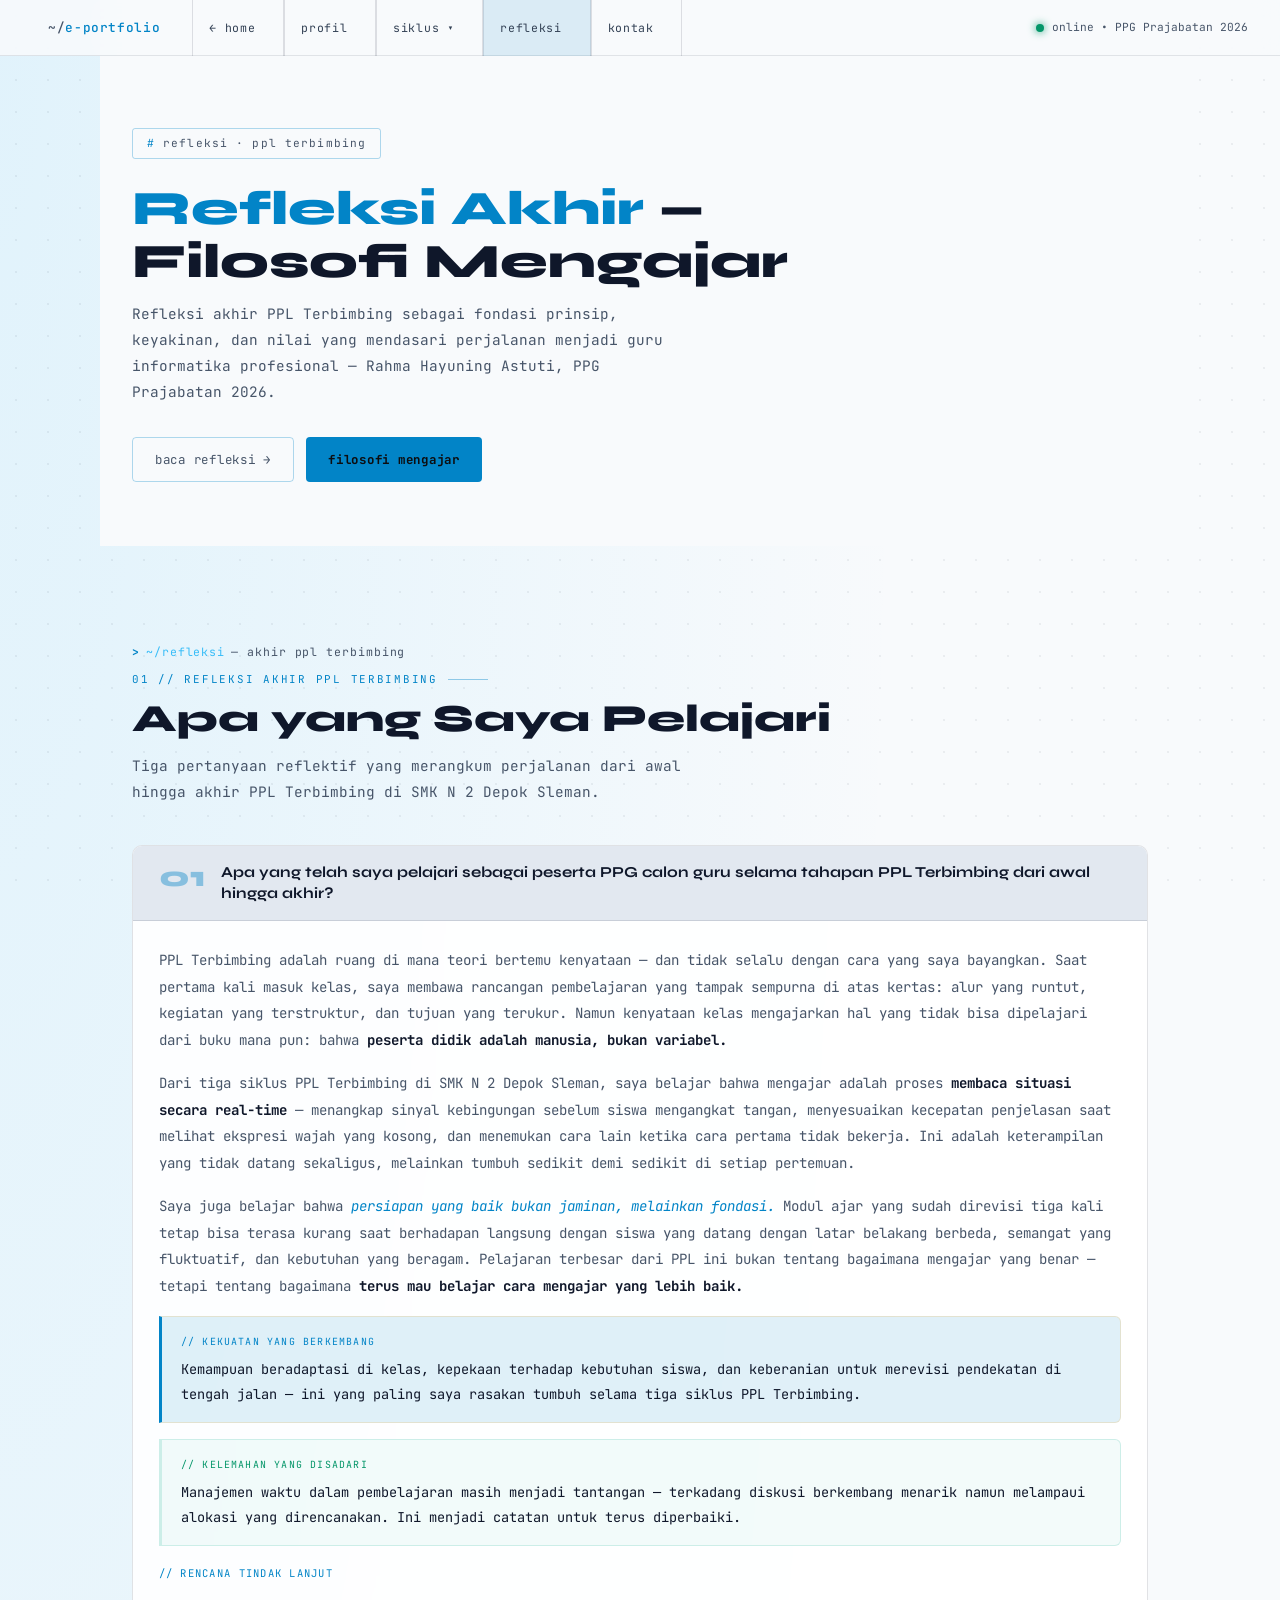
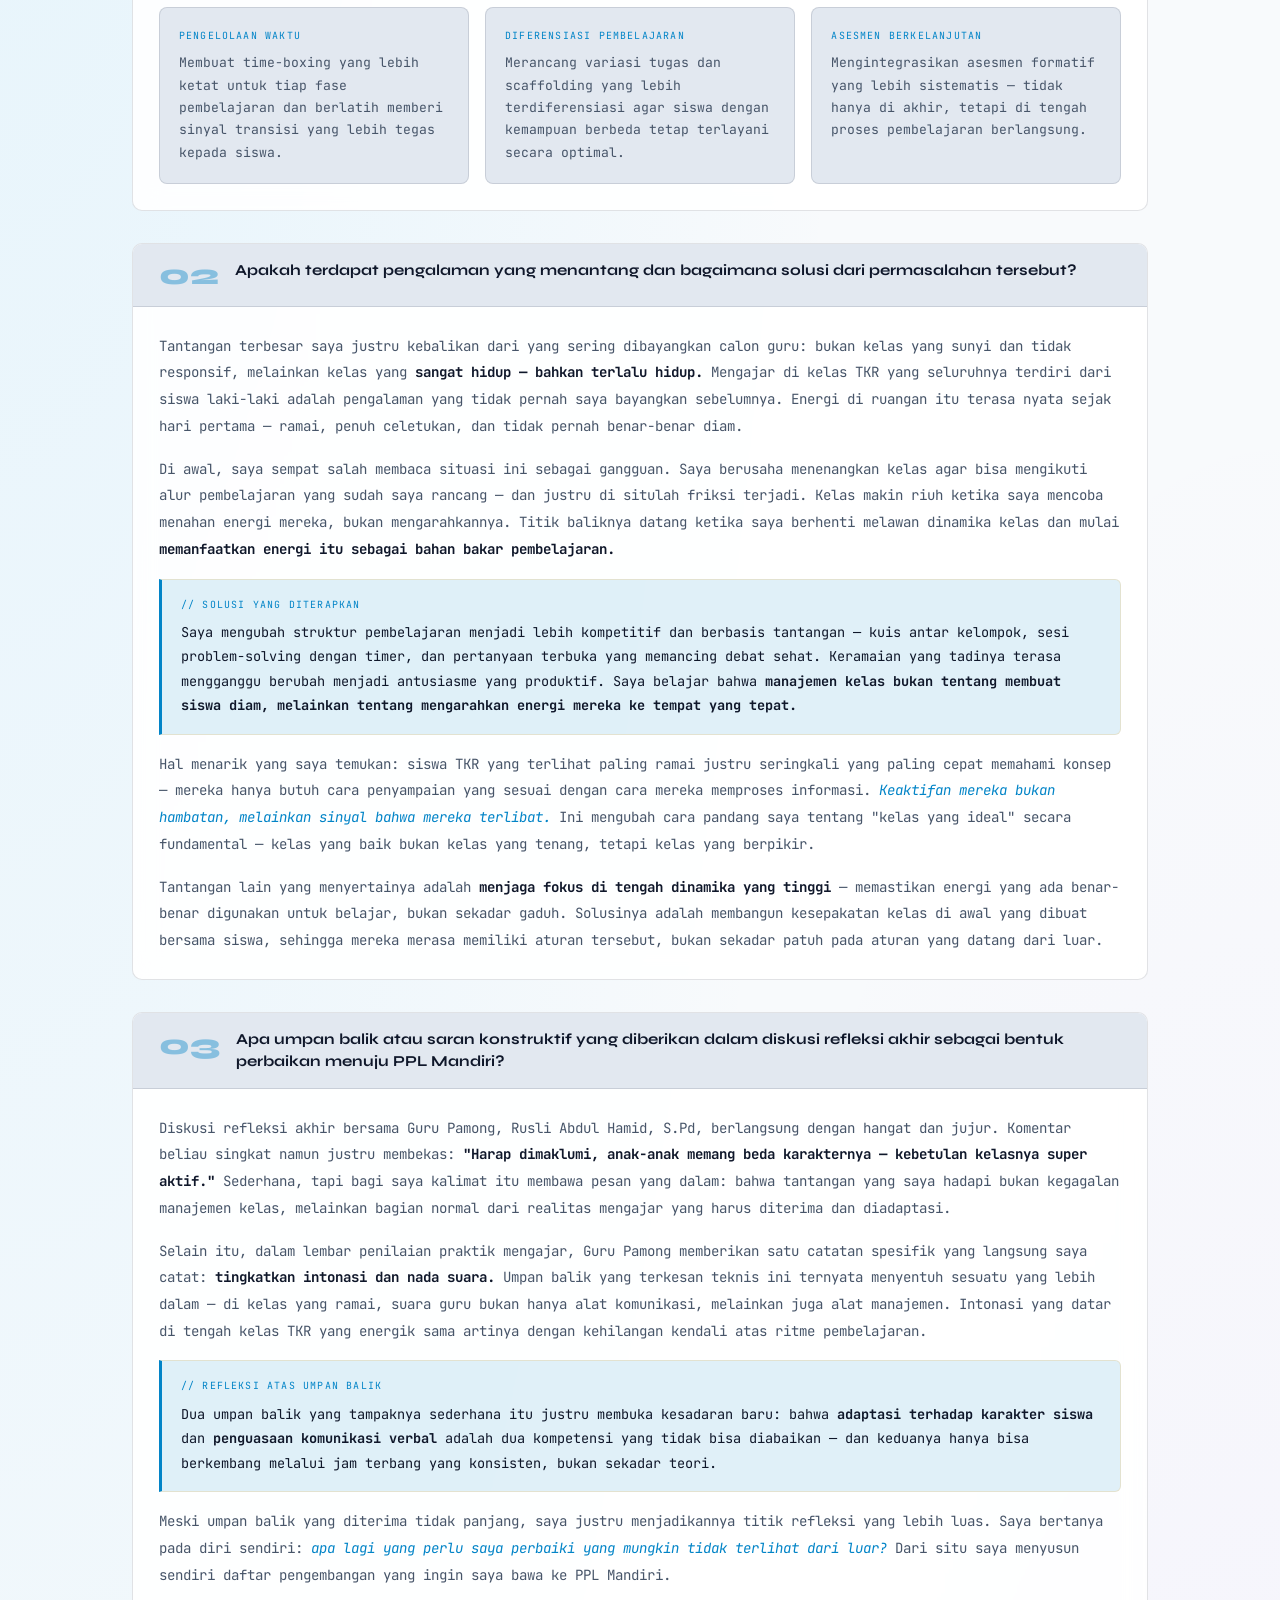
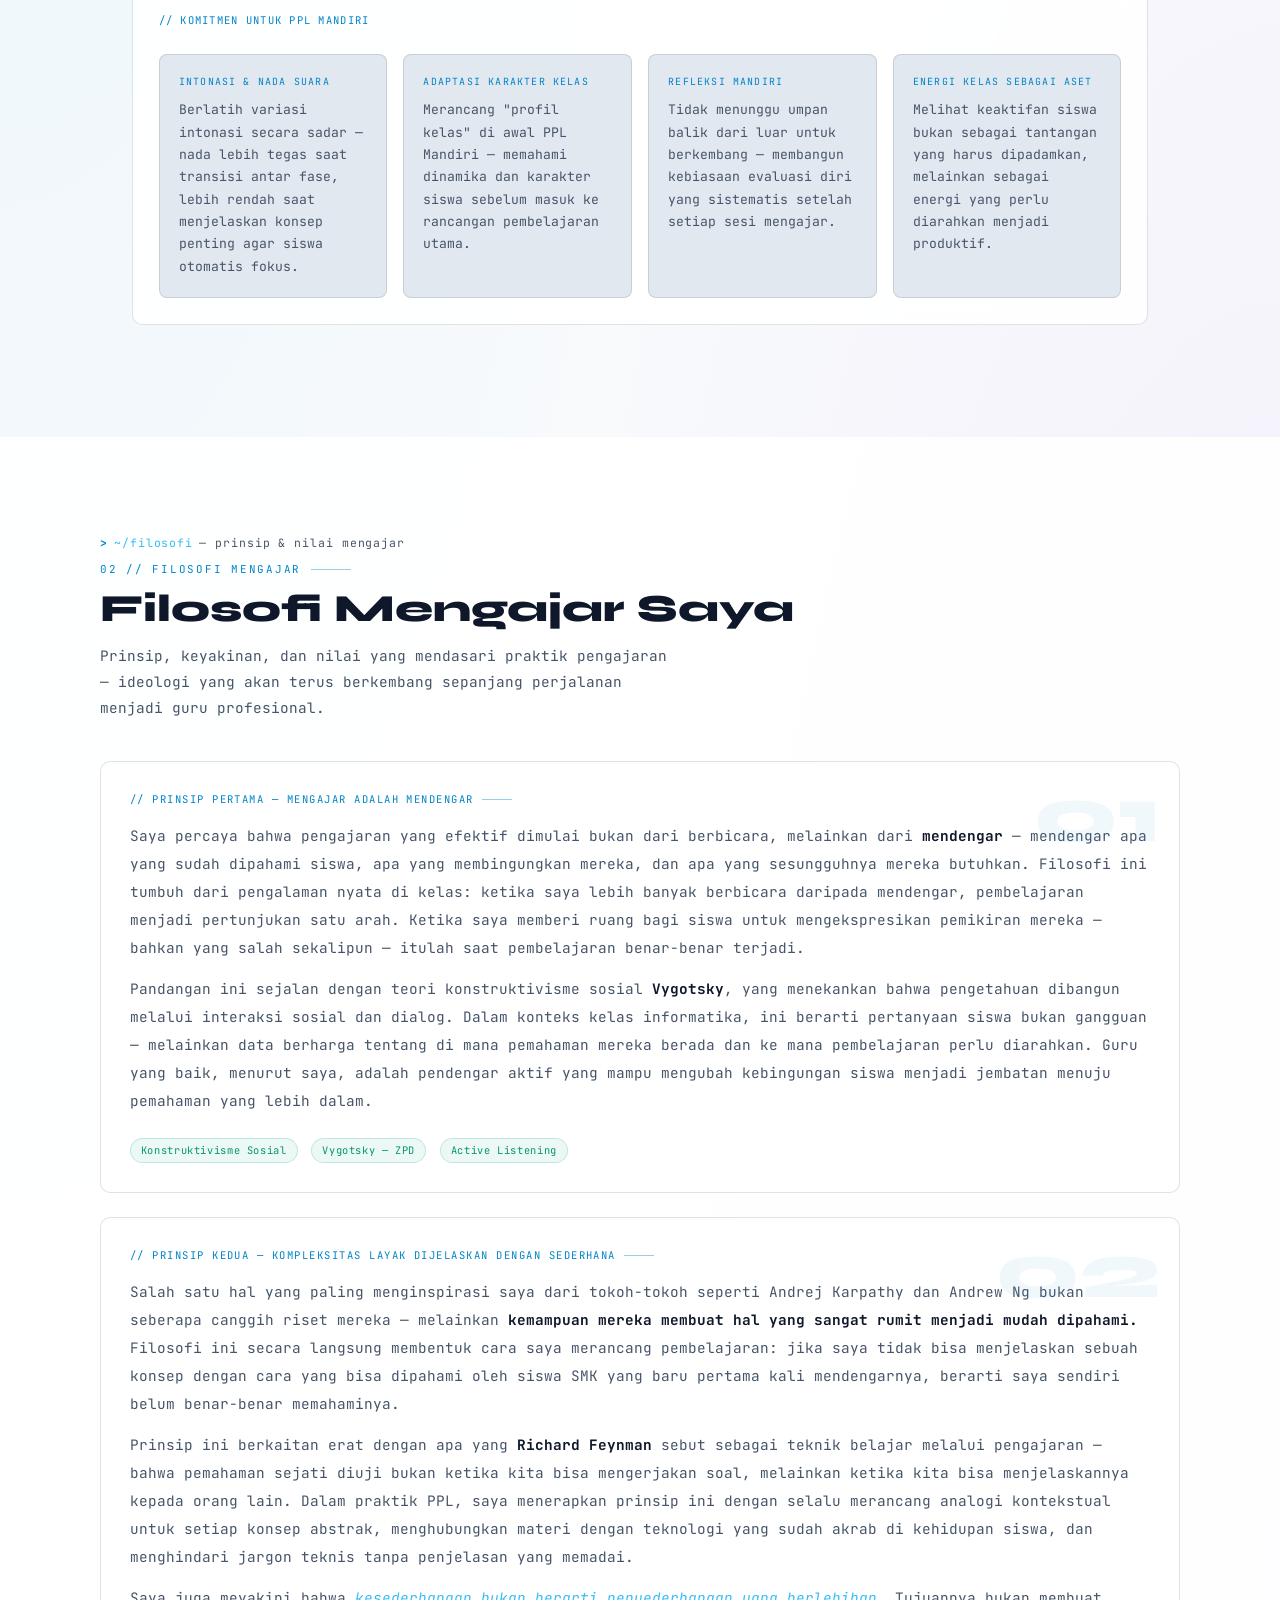
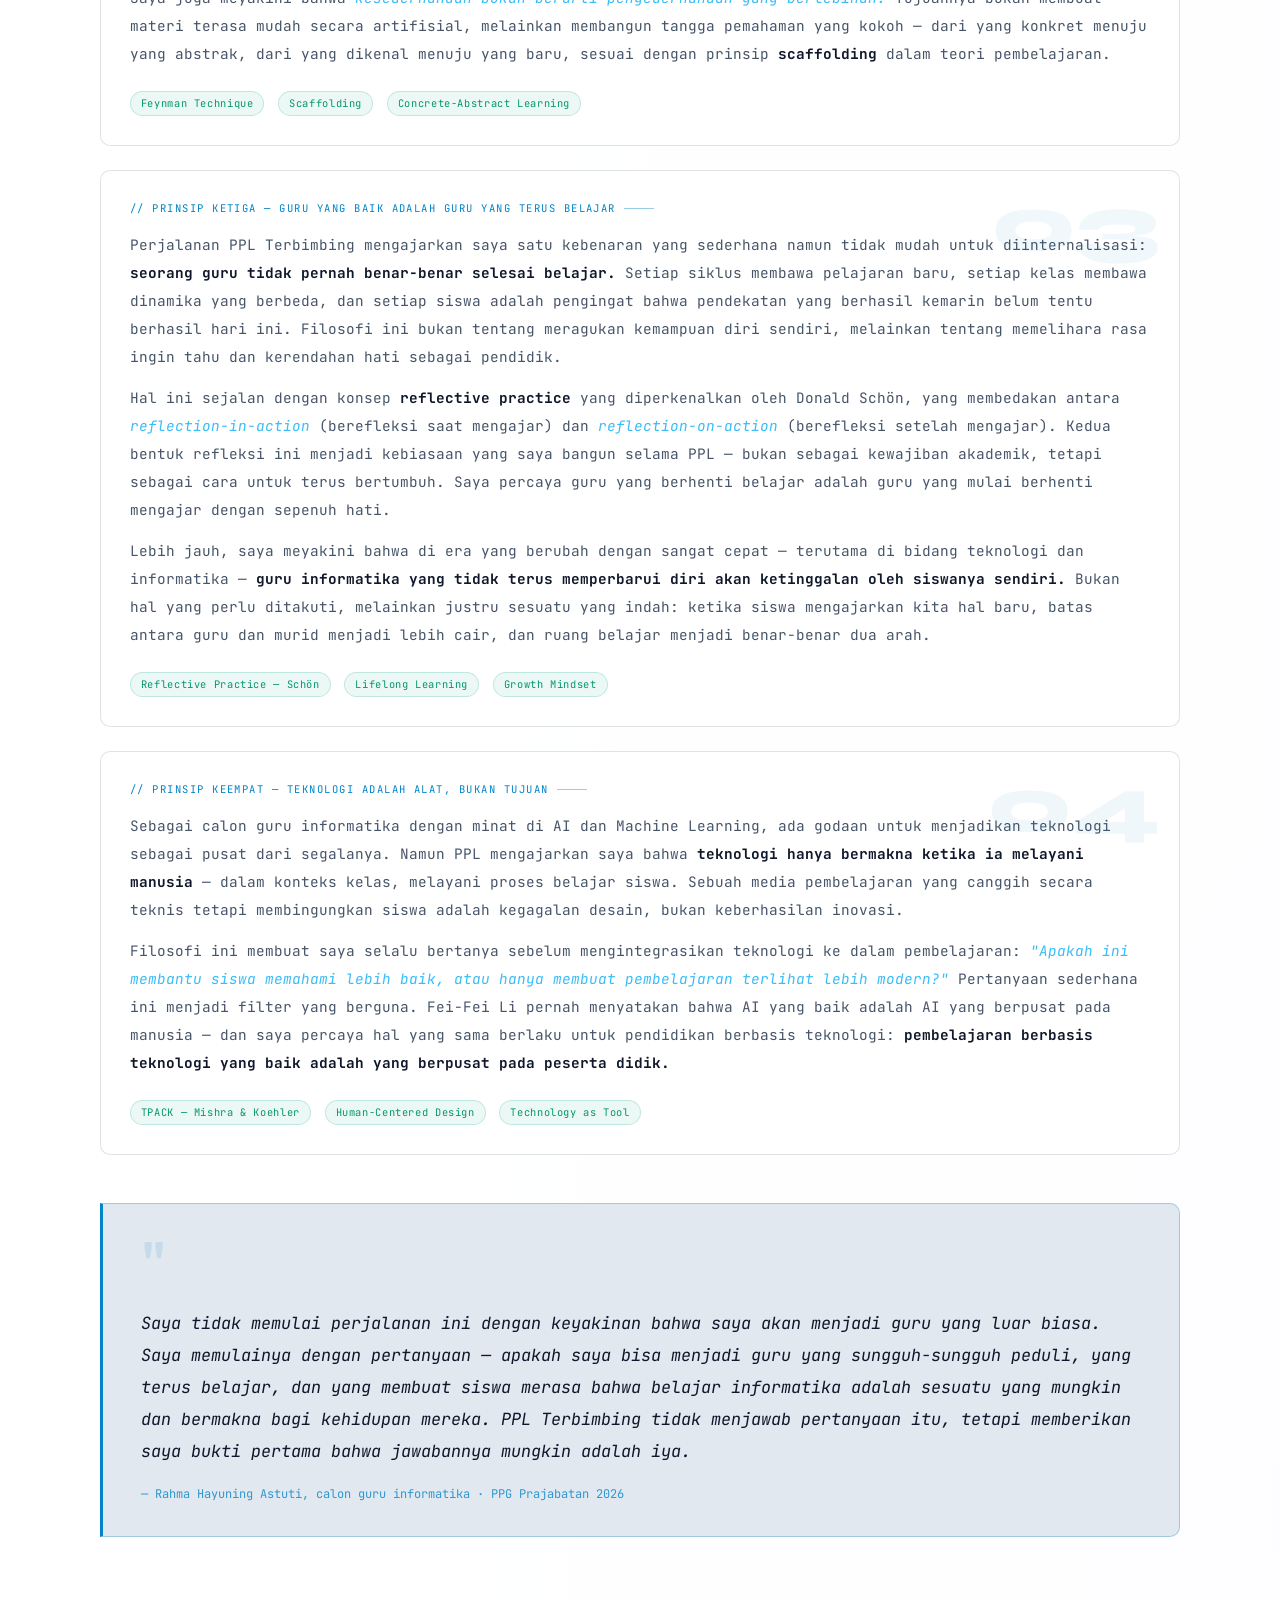
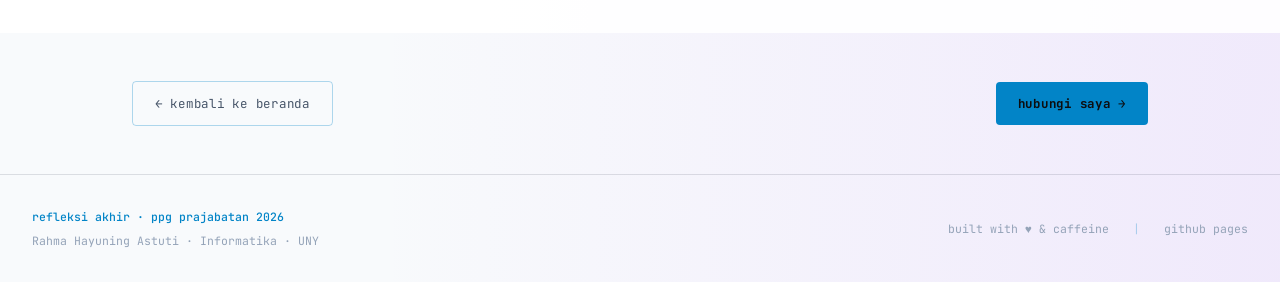
==== refleksi.html @ 168e17f9 "update sementara" ====
<!DOCTYPE html>
<html lang="id">
<head>
<meta charset="UTF-8">
<meta name="viewport" content="width=device-width, initial-scale=1.0">
<title>Refleksi Akhir</title>
<link rel="stylesheet" href="shared.css">
</head>
<body data-page="refleksi">
<div class="grid-bg"></div>

<nav>
  <div class="nav-logo">
    <span class="path">~/</span>e-portfolio
  </div>
<!-- 🔹 HAMBURGER -->
  <div class="menu-toggle" id="menu-toggle">☰</div>

  <ul class="nav-links">
    <li><a href="index.html">← home</a></li>
    <li><a href="index.html#profil">profil</a></li>

    <!-- DROPDOWN SIKLUS -->
    <li class="nav-dropdown" id="nav-dropdown-siklus">
      <span class="nav-dropdown-toggle">siklus ▾</span>
      <div class="nav-dropdown-menu">
        <a href="siklus1.html"><span class="dd-num">01</span> Siklus 1</a>
        <a href="siklus2.html"><span class="dd-num">02</span> Siklus 2</a>
        <a href="siklus3.html"><span class="dd-num">03</span> Siklus 3</a>
        <a href="siklus4.html"><span class="dd-num">04</span> Siklus 4</a>
      </div>
    </li>

    <li><a href="refleksi.html" class="active">refleksi</a></li>
    <li><a href="index.html#kontak">kontak</a></li>
  </ul>
  <div class="nav-status">
    <div class="status-dot"></div>
    <span class="status-full">online • PPG Prajabatan 2026</span>
    <span class="status-short">online</span>
  </div>
</nav>

<div class="page-wrap">

<!-- HERO -->
<div style="background:var(--bg);padding:8rem 2rem 4rem;max-width:1080px;margin:0 auto;">
  <div style="display:inline-flex;align-items:center;gap:8px;font-size:0.7rem;color:var(--muted);border:1px solid var(--border2);padding:5px 14px;border-radius:3px;margin-bottom:1.5rem;letter-spacing:0.1em;"><span style="color:var(--amber)">#</span>refleksi · ppl terbimbing</div>
  <h1 style="font-family:var(--sans);font-size:clamp(2rem,4vw,3rem);font-weight:800;line-height:1.1;margin-bottom:0.8rem;">
    <span style="color:var(--amber);">Refleksi Akhir</span> —<br> Filosofi Mengajar
  </h1>
  <p style="color:var(--muted);font-size:0.9rem;max-width:560px;line-height:1.8;margin-bottom:2rem;">
      Refleksi akhir PPL Terbimbing sebagai fondasi prinsip, keyakinan, dan nilai yang mendasari perjalanan menjadi guru informatika profesional — Rahma Hayuning Astuti, PPG Prajabatan 2026.
  </p>
  <div style="display:flex;gap:12px;flex-wrap:wrap;">
    <a href="#refleksi" class="btn-ghost">baca refleksi →</a>
    <a href="#filosofi" class="btn-primary">filosofi mengajar</a>
  </div>
</div>

<!-- ═══════════════════════════════════ REFLEKSI AKHIR PPL -->
<section id="refleksi" class="reveal">
  <div class="prompt"><span class="prompt-path">~/refleksi</span> — akhir ppl terbimbing</div>
  <div class="sec-label">01 // refleksi akhir ppl terbimbing</div>
  <h2>Apa yang Saya Pelajari</h2>
  <p class="lead">Tiga pertanyaan reflektif yang merangkum perjalanan dari awal hingga akhir PPL Terbimbing di SMK N 2 Depok Sleman.</p>

  <div class="refleksi-pertanyaan">

    <!-- PERTANYAAN 1 -->
    <div class="rp-card reveal">
      <div class="rp-card-header">
        <div class="rp-num">01</div>
        <div class="rp-question">Apa yang telah saya pelajari sebagai peserta PPG calon guru selama tahapan PPL Terbimbing dari awal hingga akhir?</div>
      </div>
      <div class="rp-card-body">
        <p>PPL Terbimbing adalah ruang di mana teori bertemu kenyataan — dan tidak selalu dengan cara yang saya bayangkan. Saat pertama kali masuk kelas, saya membawa rancangan pembelajaran yang tampak sempurna di atas kertas: alur yang runtut, kegiatan yang terstruktur, dan tujuan yang terukur. Namun kenyataan kelas mengajarkan hal yang tidak bisa dipelajari dari buku mana pun: bahwa <strong>peserta didik adalah manusia, bukan variabel.</strong></p>

        <p>Dari tiga siklus PPL Terbimbing di SMK N 2 Depok Sleman, saya belajar bahwa mengajar adalah proses <strong>membaca situasi secara real-time</strong> — menangkap sinyal kebingungan sebelum siswa mengangkat tangan, menyesuaikan kecepatan penjelasan saat melihat ekspresi wajah yang kosong, dan menemukan cara lain ketika cara pertama tidak bekerja. Ini adalah keterampilan yang tidak datang sekaligus, melainkan tumbuh sedikit demi sedikit di setiap pertemuan.</p>

        <p>Saya juga belajar bahwa <em>persiapan yang baik bukan jaminan, melainkan fondasi.</em> Modul ajar yang sudah direvisi tiga kali tetap bisa terasa kurang saat berhadapan langsung dengan siswa yang datang dengan latar belakang berbeda, semangat yang fluktuatif, dan kebutuhan yang beragam. Pelajaran terbesar dari PPL ini bukan tentang bagaimana mengajar yang benar — tetapi tentang bagaimana <strong>terus mau belajar cara mengajar yang lebih baik.</strong></p>

        <div class="rp-highlight">
          <div class="rp-highlight-label">// kekuatan yang berkembang</div>
          Kemampuan beradaptasi di kelas, kepekaan terhadap kebutuhan siswa, dan keberanian untuk merevisi pendekatan di tengah jalan — ini yang paling saya rasakan tumbuh selama tiga siklus PPL Terbimbing.
        </div>

        <div class="rp-highlight" style="border-left-color:var(--teal);background:rgba(58,184,160,0.06);border-color:rgba(58,184,160,0.2);">
          <div class="rp-highlight-label" style="color:var(--teal);">// kelemahan yang disadari</div>
          Manajemen waktu dalam pembelajaran masih menjadi tantangan — terkadang diskusi berkembang menarik namun melampaui alokasi yang direncanakan. Ini menjadi catatan untuk terus diperbaiki.
        </div>

        <div style="margin-top:1.2rem;">
          <div style="font-size:0.66rem;color:var(--amber);letter-spacing:0.12em;text-transform:uppercase;margin-bottom:0.8rem;">// rencana tindak lanjut</div>
          <div class="rtl-grid-r">
            <div class="rtl-card-r">
              <div class="rtl-card-label">Pengelolaan Waktu</div>
              <div class="rtl-card-text">Membuat time-boxing yang lebih ketat untuk tiap fase pembelajaran dan berlatih memberi sinyal transisi yang lebih tegas kepada siswa.</div>
            </div>
            <div class="rtl-card-r">
              <div class="rtl-card-label">Diferensiasi Pembelajaran</div>
              <div class="rtl-card-text">Merancang variasi tugas dan scaffolding yang lebih terdiferensiasi agar siswa dengan kemampuan berbeda tetap terlayani secara optimal.</div>
            </div>
            <div class="rtl-card-r">
              <div class="rtl-card-label">Asesmen Berkelanjutan</div>
              <div class="rtl-card-text">Mengintegrasikan asesmen formatif yang lebih sistematis — tidak hanya di akhir, tetapi di tengah proses pembelajaran berlangsung.</div>
            </div>
          </div>
        </div>
      </div>
    </div>

    <!-- PERTANYAAN 2 -->
    <div class="rp-card reveal">
      <div class="rp-card-header">
        <div class="rp-num">02</div>
        <div class="rp-question">Apakah terdapat pengalaman yang menantang dan bagaimana solusi dari permasalahan tersebut?</div>
      </div>
      <div class="rp-card-body">
        <p>Tantangan terbesar saya justru kebalikan dari yang sering dibayangkan calon guru: bukan kelas yang sunyi dan tidak responsif, melainkan kelas yang <strong>sangat hidup — bahkan terlalu hidup.</strong> Mengajar di kelas TKR yang seluruhnya terdiri dari siswa laki-laki adalah pengalaman yang tidak pernah saya bayangkan sebelumnya. Energi di ruangan itu terasa nyata sejak hari pertama — ramai, penuh celetukan, dan tidak pernah benar-benar diam.</p>

        <p>Di awal, saya sempat salah membaca situasi ini sebagai gangguan. Saya berusaha menenangkan kelas agar bisa mengikuti alur pembelajaran yang sudah saya rancang — dan justru di situlah friksi terjadi. Kelas makin riuh ketika saya mencoba menahan energi mereka, bukan mengarahkannya. Titik baliknya datang ketika saya berhenti melawan dinamika kelas dan mulai <strong>memanfaatkan energi itu sebagai bahan bakar pembelajaran.</strong></p>

        <div class="rp-highlight">
          <div class="rp-highlight-label">// solusi yang diterapkan</div>
          Saya mengubah struktur pembelajaran menjadi lebih kompetitif dan berbasis tantangan — kuis antar kelompok, sesi problem-solving dengan timer, dan pertanyaan terbuka yang memancing debat sehat. Keramaian yang tadinya terasa mengganggu berubah menjadi antusiasme yang produktif. Saya belajar bahwa <strong>manajemen kelas bukan tentang membuat siswa diam, melainkan tentang mengarahkan energi mereka ke tempat yang tepat.</strong>
        </div>

        <p>Hal menarik yang saya temukan: siswa TKR yang terlihat paling ramai justru seringkali yang paling cepat memahami konsep — mereka hanya butuh cara penyampaian yang sesuai dengan cara mereka memproses informasi. <em>Keaktifan mereka bukan hambatan, melainkan sinyal bahwa mereka terlibat.</em> Ini mengubah cara pandang saya tentang "kelas yang ideal" secara fundamental — kelas yang baik bukan kelas yang tenang, tetapi kelas yang berpikir.</p>

        <p>Tantangan lain yang menyertainya adalah <strong>menjaga fokus di tengah dinamika yang tinggi</strong> — memastikan energi yang ada benar-benar digunakan untuk belajar, bukan sekadar gaduh. Solusinya adalah membangun kesepakatan kelas di awal yang dibuat bersama siswa, sehingga mereka merasa memiliki aturan tersebut, bukan sekadar patuh pada aturan yang datang dari luar.</p>
      </div>
    </div>

    <!-- PERTANYAAN 3 -->
    <div class="rp-card reveal">
      <div class="rp-card-header">
        <div class="rp-num">03</div>
        <div class="rp-question">Apa umpan balik atau saran konstruktif yang diberikan dalam diskusi refleksi akhir sebagai bentuk perbaikan menuju PPL Mandiri?</div>
      </div>
      <div class="rp-card-body">
        <p>Diskusi refleksi akhir bersama Guru Pamong, Rusli Abdul Hamid, S.Pd, berlangsung dengan hangat dan jujur. Komentar beliau singkat namun justru membekas: <strong>"Harap dimaklumi, anak-anak memang beda karakternya — kebetulan kelasnya super aktif."</strong> Sederhana, tapi bagi saya kalimat itu membawa pesan yang dalam: bahwa tantangan yang saya hadapi bukan kegagalan manajemen kelas, melainkan bagian normal dari realitas mengajar yang harus diterima dan diadaptasi.</p>

        <p>Selain itu, dalam lembar penilaian praktik mengajar, Guru Pamong memberikan satu catatan spesifik yang langsung saya catat: <strong>tingkatkan intonasi dan nada suara.</strong> Umpan balik yang terkesan teknis ini ternyata menyentuh sesuatu yang lebih dalam — di kelas yang ramai, suara guru bukan hanya alat komunikasi, melainkan juga alat manajemen. Intonasi yang datar di tengah kelas TKR yang energik sama artinya dengan kehilangan kendali atas ritme pembelajaran.</p>

        <div class="rp-highlight">
          <div class="rp-highlight-label">// refleksi atas umpan balik</div>
          Dua umpan balik yang tampaknya sederhana itu justru membuka kesadaran baru: bahwa <strong>adaptasi terhadap karakter siswa</strong> dan <strong>penguasaan komunikasi verbal</strong> adalah dua kompetensi yang tidak bisa diabaikan — dan keduanya hanya bisa berkembang melalui jam terbang yang konsisten, bukan sekadar teori.
        </div>

        <p>Meski umpan balik yang diterima tidak panjang, saya justru menjadikannya titik refleksi yang lebih luas. Saya bertanya pada diri sendiri: <em>apa lagi yang perlu saya perbaiki yang mungkin tidak terlihat dari luar?</em> Dari situ saya menyusun sendiri daftar pengembangan yang ingin saya bawa ke PPL Mandiri.</p>

        <div style="margin-top:1.5rem;">
          <div style="font-size:0.66rem;color:var(--amber);letter-spacing:0.12em;text-transform:uppercase;margin-bottom:0.8rem;">// komitmen untuk ppl mandiri</div>
          <div class="rtl-grid-r">
            <div class="rtl-card-r">
              <div class="rtl-card-label">Intonasi &amp; Nada Suara</div>
              <div class="rtl-card-text">Berlatih variasi intonasi secara sadar — nada lebih tegas saat transisi antar fase, lebih rendah saat menjelaskan konsep penting agar siswa otomatis fokus.</div>
            </div>
            <div class="rtl-card-r">
              <div class="rtl-card-label">Adaptasi Karakter Kelas</div>
              <div class="rtl-card-text">Merancang "profil kelas" di awal PPL Mandiri — memahami dinamika dan karakter siswa sebelum masuk ke rancangan pembelajaran utama.</div>
            </div>
            <div class="rtl-card-r">
              <div class="rtl-card-label">Refleksi Mandiri</div>
              <div class="rtl-card-text">Tidak menunggu umpan balik dari luar untuk berkembang — membangun kebiasaan evaluasi diri yang sistematis setelah setiap sesi mengajar.</div>
            </div>
            <div class="rtl-card-r">
              <div class="rtl-card-label">Energi Kelas sebagai Aset</div>
              <div class="rtl-card-text">Melihat keaktifan siswa bukan sebagai tantangan yang harus dipadamkan, melainkan sebagai energi yang perlu diarahkan menjadi produktif.</div>
            </div>
          </div>
        </div>
      </div>
    </div>

  </div>
</section>

<!-- ═══════════════════════════════════ FILOSOFI MENGAJAR -->
<section id="filosofi" class="reveal" style="background:var(--bg2);max-width:100%;padding:6rem 2rem;">
  <div style="max-width:1080px;margin:0 auto;">
    <div class="prompt"><span class="prompt-path">~/filosofi</span> — prinsip &amp; nilai mengajar</div>
    <div class="sec-label">02 // filosofi mengajar</div>
    <h2>Filosofi Mengajar Saya</h2>
    <p class="lead">Prinsip, keyakinan, dan nilai yang mendasari praktik pengajaran — ideologi yang akan terus berkembang sepanjang perjalanan menjadi guru profesional.</p>

    <div class="filosofi-block">

      <div class="filosofi-para reveal" data-num="01">
        <div class="filosofi-label">// prinsip pertama — mengajar adalah mendengar</div>
        <p>Saya percaya bahwa pengajaran yang efektif dimulai bukan dari berbicara, melainkan dari <strong>mendengar</strong> — mendengar apa yang sudah dipahami siswa, apa yang membingungkan mereka, dan apa yang sesungguhnya mereka butuhkan. Filosofi ini tumbuh dari pengalaman nyata di kelas: ketika saya lebih banyak berbicara daripada mendengar, pembelajaran menjadi pertunjukan satu arah. Ketika saya memberi ruang bagi siswa untuk mengekspresikan pemikiran mereka — bahkan yang salah sekalipun — itulah saat pembelajaran benar-benar terjadi.</p>
        <p>Pandangan ini sejalan dengan teori konstruktivisme sosial <strong>Vygotsky</strong>, yang menekankan bahwa pengetahuan dibangun melalui interaksi sosial dan dialog. Dalam konteks kelas informatika, ini berarti pertanyaan siswa bukan gangguan — melainkan data berharga tentang di mana pemahaman mereka berada dan ke mana pembelajaran perlu diarahkan. Guru yang baik, menurut saya, adalah pendengar aktif yang mampu mengubah kebingungan siswa menjadi jembatan menuju pemahaman yang lebih dalam.</p>
        <div>
          <span class="teori-tag">Konstruktivisme Sosial</span>
          <span class="teori-tag">Vygotsky — ZPD</span>
          <span class="teori-tag">Active Listening</span>
        </div>
      </div>

      <div class="filosofi-para reveal" data-num="02">
        <div class="filosofi-label">// prinsip kedua — kompleksitas layak dijelaskan dengan sederhana</div>
        <p>Salah satu hal yang paling menginspirasi saya dari tokoh-tokoh seperti Andrej Karpathy dan Andrew Ng bukan seberapa canggih riset mereka — melainkan <strong>kemampuan mereka membuat hal yang sangat rumit menjadi mudah dipahami.</strong> Filosofi ini secara langsung membentuk cara saya merancang pembelajaran: jika saya tidak bisa menjelaskan sebuah konsep dengan cara yang bisa dipahami oleh siswa SMK yang baru pertama kali mendengarnya, berarti saya sendiri belum benar-benar memahaminya.</p>
        <p>Prinsip ini berkaitan erat dengan apa yang <strong>Richard Feynman</strong> sebut sebagai teknik belajar melalui pengajaran — bahwa pemahaman sejati diuji bukan ketika kita bisa mengerjakan soal, melainkan ketika kita bisa menjelaskannya kepada orang lain. Dalam praktik PPL, saya menerapkan prinsip ini dengan selalu merancang analogi kontekstual untuk setiap konsep abstrak, menghubungkan materi dengan teknologi yang sudah akrab di kehidupan siswa, dan menghindari jargon teknis tanpa penjelasan yang memadai.</p>
        <p>Saya juga meyakini bahwa <em>kesederhanaan bukan berarti penyederhanaan yang berlebihan.</em> Tujuannya bukan membuat materi terasa mudah secara artifisial, melainkan membangun tangga pemahaman yang kokoh — dari yang konkret menuju yang abstrak, dari yang dikenal menuju yang baru, sesuai dengan prinsip <strong>scaffolding</strong> dalam teori pembelajaran.</p>
        <div>
          <span class="teori-tag">Feynman Technique</span>
          <span class="teori-tag">Scaffolding</span>
          <span class="teori-tag">Concrete-Abstract Learning</span>
        </div>
      </div>

      <div class="filosofi-para reveal" data-num="03">
        <div class="filosofi-label">// prinsip ketiga — guru yang baik adalah guru yang terus belajar</div>
        <p>Perjalanan PPL Terbimbing mengajarkan saya satu kebenaran yang sederhana namun tidak mudah untuk diinternalisasi: <strong>seorang guru tidak pernah benar-benar selesai belajar.</strong> Setiap siklus membawa pelajaran baru, setiap kelas membawa dinamika yang berbeda, dan setiap siswa adalah pengingat bahwa pendekatan yang berhasil kemarin belum tentu berhasil hari ini. Filosofi ini bukan tentang meragukan kemampuan diri sendiri, melainkan tentang memelihara rasa ingin tahu dan kerendahan hati sebagai pendidik.</p>
        <p>Hal ini sejalan dengan konsep <strong>reflective practice</strong> yang diperkenalkan oleh Donald Schön, yang membedakan antara <em>reflection-in-action</em> (berefleksi saat mengajar) dan <em>reflection-on-action</em> (berefleksi setelah mengajar). Kedua bentuk refleksi ini menjadi kebiasaan yang saya bangun selama PPL — bukan sebagai kewajiban akademik, tetapi sebagai cara untuk terus bertumbuh. Saya percaya guru yang berhenti belajar adalah guru yang mulai berhenti mengajar dengan sepenuh hati.</p>
        <p>Lebih jauh, saya meyakini bahwa di era yang berubah dengan sangat cepat — terutama di bidang teknologi dan informatika — <strong>guru informatika yang tidak terus memperbarui diri akan ketinggalan oleh siswanya sendiri.</strong> Bukan hal yang perlu ditakuti, melainkan justru sesuatu yang indah: ketika siswa mengajarkan kita hal baru, batas antara guru dan murid menjadi lebih cair, dan ruang belajar menjadi benar-benar dua arah.</p>
        <div>
          <span class="teori-tag">Reflective Practice — Schön</span>
          <span class="teori-tag">Lifelong Learning</span>
          <span class="teori-tag">Growth Mindset</span>
        </div>
      </div>

      <div class="filosofi-para reveal" data-num="04">
        <div class="filosofi-label">// prinsip keempat — teknologi adalah alat, bukan tujuan</div>
        <p>Sebagai calon guru informatika dengan minat di AI dan Machine Learning, ada godaan untuk menjadikan teknologi sebagai pusat dari segalanya. Namun PPL mengajarkan saya bahwa <strong>teknologi hanya bermakna ketika ia melayani manusia</strong> — dalam konteks kelas, melayani proses belajar siswa. Sebuah media pembelajaran yang canggih secara teknis tetapi membingungkan siswa adalah kegagalan desain, bukan keberhasilan inovasi.</p>
        <p>Filosofi ini membuat saya selalu bertanya sebelum mengintegrasikan teknologi ke dalam pembelajaran: <em>"Apakah ini membantu siswa memahami lebih baik, atau hanya membuat pembelajaran terlihat lebih modern?"</em> Pertanyaan sederhana ini menjadi filter yang berguna. Fei-Fei Li pernah menyatakan bahwa AI yang baik adalah AI yang berpusat pada manusia — dan saya percaya hal yang sama berlaku untuk pendidikan berbasis teknologi: <strong>pembelajaran berbasis teknologi yang baik adalah yang berpusat pada peserta didik.</strong></p>
        <div>
          <span class="teori-tag">TPACK — Mishra &amp; Koehler</span>
          <span class="teori-tag">Human-Centered Design</span>
          <span class="teori-tag">Technology as Tool</span>
        </div>
      </div>

    </div>

    <!-- PENUTUP -->
    <div class="penutup-quote reveal" style="margin-top:3rem;">
      <div class="pq-mark">"</div>
      <div class="pq-text">Saya tidak memulai perjalanan ini dengan keyakinan bahwa saya akan menjadi guru yang luar biasa. Saya memulainya dengan pertanyaan — apakah saya bisa menjadi guru yang sungguh-sungguh peduli, yang terus belajar, dan yang membuat siswa merasa bahwa belajar informatika adalah sesuatu yang mungkin dan bermakna bagi kehidupan mereka. PPL Terbimbing tidak menjawab pertanyaan itu, tetapi memberikan saya bukti pertama bahwa jawabannya mungkin adalah iya.</div>
      <div class="pq-src">— Rahma Hayuning Astuti, calon guru informatika · PPG Prajabatan 2026</div>
    </div>

  </div>
</section>

<!-- NAVIGASI BAWAH -->
<section style="padding:3rem 2rem;">
  <div style="display:flex;justify-content:space-between;align-items:center;flex-wrap:wrap;gap:1rem;">
    <a href="index.html" class="btn-ghost">← kembali ke beranda</a>
    <a href="index.html#kontak" class="btn-primary">hubungi saya →</a>
  </div>
</section>

<footer>
  <div>
    <div class="footer-logo">refleksi akhir · ppg prajabatan 2026</div>
    <div style="margin-top:4px;">Rahma Hayuning Astuti · Informatika · UNY</div>
  </div>
  <div class="footer-r">
    <span>built with ♥ &amp; caffeine</span>
    <span style="color:var(--border2);">|</span>
    <span>github pages</span>
  </div>
</footer>

</div>
<script src="shared.js"></script>
</body>
</html>
---- shared.css ----
@import url('https://fonts.googleapis.com/css2?family=JetBrains+Mono:ital,wght@0,300;0,400;0,500;0,700;1,400&family=Syne:wght@400;600;700;800&display=swap');

:root {
  --bg:       #0b0f17; /* Slate gelap modern */
  --bg2:      rgba(15, 23, 42, 0.75); /* Semi transparan untuk glassmorphism */
  --bg3:      #121927;
  --border:   rgba(255, 255, 255, 0.08);
  --border2:  rgba(56, 189, 248, 0.2); /* Accent border glowing */
  --text:     #e2e8f0;
  --muted:    #94a3b8;
  --muted2:   #64748b;

  /* Accent colors*/
  --amber:    #38bdf8; /* Cyan terang untuk nuansa tech */
  --amber-d:  #0284c7;
  --amber-l:  #7dd3fc;
  --amber-dim:rgba(56, 189, 248, 0.1);
  --amber-mid:#e8a83030;
  --teal:     #3ab8a0;
  --mono: 'JetBrains Mono', monospace;
  --sans: 'Syne', sans-serif;
}

*, *::before, *::after { box-sizing: border-box; margin: 0; padding: 0; }
html { scroll-behavior: smooth; }

body {
  font-family: var(--mono);
  background-color: var(--bg);
  /* Mesh radial gradient di pojok atas */
  background-image:
    radial-gradient(at 0% 0%, rgba(56, 189, 248, 0.12) 0px, transparent 50%),
    radial-gradient(at 100% 100%, rgba(168, 85, 247, 0.1) 0px, transparent 50%);
  color: var(--text);
  color: var(--text);
  font-size: 15px;
  line-height: 1.7;
  overflow-x: hidden;
}

/* SCANLINE OVERLAY */
body::before {
  content: '';
  position: fixed; inset: 0; z-index: 9999;
  pointer-events: none;
  background: repeating-linear-gradient(
    0deg,
    transparent,
    transparent 2px,
    rgba(0,0,0,0.03) 2px,
    rgba(0,0,0,0.03) 4px
  );
}

/* GRID BG */
.grid-bg {
  position: fixed; inset: 0; z-index: 0; pointer-events: none;
  background-image: radial-gradient(rgba(255, 255, 255, 0.1) 1px, transparent 1px);
  background-size: 24px 24px;
}

/* NAV */
nav {
  position: fixed; top: 0; left: 0; right: 0; z-index: 100;
  background: rgba(13,13,15,0.92);
  backdrop-filter: blur(12px);
  border-bottom: 1px solid var(--border);
  height: 56px;
  display: flex; align-items: center;
  padding: 0 2rem;
  gap: 2rem;
}
.nav-logo {
  font-family: var(--mono);
  font-size: 0.8rem; font-weight: 500;
  color: var(--amber);
  letter-spacing: 0.05em;
  white-space: nowrap;
  flex-shrink: 0;
  margin-left: 1rem;
}
.nav-logo span { color: var(--muted); }
.nav-links {
  display: flex; gap: 0; list-style: none;
 overflow: visible; scrollbar-width: none;
  flex: 1;
}
.nav-links::-webkit-scrollbar { display: none; }
.nav-links a {
  text-decoration: none; color: var(--muted);
  font-size: 0.72rem; font-weight: 400;
  padding: 0 1rem; height: 56px;
  display: flex; align-items: center;
  border-right: 1px solid var(--border);
  transition: color 0.15s; background: 0.15s;
  white-space: nowrap;
  letter-spacing: 0.06em;
}
.nav-links a.active {
  color: var(--amber);
  background: var(--amber-dim);
}
.nav-links a:first-child { border-left: 1px solid var(--border); }
.nav-links a:hover { color: var(--amber); background: var(--amber-dim); }
.nav-status {
  margin-left: auto; flex-shrink: 0;
  display: flex; align-items: center; gap: 8px;
  font-size: 0.7rem; color: var(--muted);
}
/* 🔹 TERMINAL CURSOR EFFECT */
.nav-links a::after {
  content: "_";
  opacity: 0;
  margin-left: 4px;
}

.nav-links a:hover::after {
  opacity: 1;
  animation: blink 1s infinite;
}
.nav-status {
  margin-left: 1rem;
}
.status-dot {
  width: 8px;
  height: 8px;
  border-radius: 50%;
  background: var(--teal);
  box-shadow: 0 0 8px var(--teal);
  animation: pulse-glow 2s infinite ease-in-out;
}
.status-short { display: none; }
@keyframes pulse-glow {
  0% { transform: scale(0.95); box-shadow: 0 0 0 0 rgba(16, 185, 129, 0.7); }
  70% { transform: scale(1.1); box-shadow: 0 0 0 8px rgba(16, 185, 129, 0); }
  100% { transform: scale(0.95); box-shadow: 0 0 0 0 rgba(16, 185, 129, 0); }
}
.menu-toggle {
  display: none;
  font-size: 1.4rem;
  color: var(--amber);
  cursor: pointer;
  margin-left: auto;
}

/* DROPDOWN */
.nav-dropdown {
  position: relative;
}
.nav-dropdown-toggle {
  text-decoration: none; color: var(--muted);
  font-size: 0.72rem; font-weight: 400;
  padding: 0 1rem; height: 56px;
  display: flex; align-items: center; gap: 5px;
  border-right: 1px solid var(--border);
  border-left: 1px solid var(--border);
  transition: color 0.15s, background 0.15s;
  white-space: nowrap; letter-spacing: 0.06em;
  cursor: pointer;
}
.nav-dropdown-toggle::after {
  content: '_';
  opacity: 0;
  font-size: 0.6rem;
  transition: opacity 0.15s;
}
.nav-dropdown:hover .nav-dropdown-menu { display:block; }
.nav-dropdown-toggle.active {
  color: var(--amber);
  background: var(--amber-dim);
}
.nav-dropdown:hover .nav-dropdown-toggle::after {
  opacity: 1;
  animation: blink 1s infinite;
}
.nav-dropdown.mobile-open .nav-dropdown-menu {
  display: block;
}
.nav-dropdown-menu {
  display: none;
  position: absolute;
  top: 56px; left: 0;
  min-width: 160px;
  background: rgba(13,13,15,0.97);
  border: 1px solid var(--border2);
  border-top: 2px solid var(--amber);
  backdrop-filter: blur(12px);
  z-index: 99999;
  overflow: hidden;
}


.nav-dropdown-menu a {
  display: flex; align-items: center; gap: 10px;
  padding: 0.75rem 1.2rem;
  font-size: 0.72rem; color: var(--muted);
  text-decoration: none; letter-spacing: 0.06em;
  border-bottom: 1px solid var(--border);
  transition: color 0.15s, background 0.15s;
  white-space: nowrap;
}
.nav-dropdown-menu a:last-child { border-bottom: none; }
.nav-dropdown-menu a:hover,
.nav-dropdown-menu a.active {
  color: var(--amber);
  background: var(--amber-dim);
}
.nav-dropdown-menu a .dd-num {
  font-size: 0.6rem; color: var(--amber);
  opacity: 0.6; flex-shrink: 0;
}

/* LAYOUT */
.page-wrap { position:relative; z-index:1; }
section { max-width:1080px; margin:0 auto; padding:6rem 2rem; }


/* TYPOGRAPHY */
.prompt {
  font-size: 0.72rem; color: var(--muted);
  letter-spacing: 0.08em; margin-bottom: 0.5rem;
  display: flex; align-items: center; gap: 6px;
}
.prompt::before {
  content: '>';
  color: var(--amber); font-weight: 700;
}
.prompt-path { color: var(--amber-l); }

.sec-label { font-family:var(--mono); font-size:0.68rem; color:var(--amber); letter-spacing:0.16em; text-transform:uppercase; margin-bottom:0.6rem; display:flex; align-items:center; gap:10px; }
.sec-label::after { content:''; display:block; height:1px; width:40px; background:var(--amber); opacity:0.4; }
h2 { font-family:var(--sans); font-size:clamp(1.7rem,3.5vw,2.4rem); font-weight:800; line-height:1.1; color:var(--text); margin-bottom:0.8rem; }
h3 { font-family:var(--sans); font-weight:700; font-size:1.1rem; color:var(--text); margin-bottom:0.5rem; }
.lead { color:var(--muted); font-size:0.9rem; max-width:580px; margin-bottom:2.5rem; line-height:1.8; }

/* REVEAL */
.reveal { opacity:0; transform:translateY(20px); transition:opacity 0.5s,transform 0.5s; }
.reveal.visible { opacity:1; transform:none; }

/* HERO */
#home {
  min-height: 100vh;
  display: flex; align-items: center;
  max-width: 100% !important;
  padding: 0 !important;
  margin: 0 !important;
}
.hero-inner {
  max-width: 1080px; margin: 0 auto;
  padding: 7rem 2rem 4rem;
  display: grid; grid-template-columns: 1fr 420px;
  gap: 4rem; align-items: center;
}
.hero-tag {
  display: inline-flex; align-items: center; gap: 8px;
  font-size: 0.7rem; color: var(--muted);
  border: 1px solid var(--border2);
  padding: 5px 12px; border-radius: 3px;
  margin-bottom: 1.8rem;
  letter-spacing: 0.1em;
}
.hero-tag::before { content: '#'; color: var(--amber); }
.hero-title {
  font-family: var(--sans);
  font-size: clamp(2.2rem, 5vw, 3.6rem);
  font-weight: 800; line-height: 1.05;
  margin-bottom: 1rem;
  letter-spacing: -0.02em;
}
.hero-title .line1 { color: var(--text); display: block; }
.hero-title .line2 {
  color: transparent;
  -webkit-text-stroke: 1.5px var(--amber);
  display: block;
}
.hero-title .line3 { color: var(--amber); display: block; }
.hero-desc {
  color: var(--muted); font-size: 0.88rem;
  max-width: 420px; margin-bottom: 2rem; line-height: 1.8;
}
.hero-btns { display: flex; gap: 12px; flex-wrap: wrap; }
.btn-primary {
  display: inline-flex; align-items: center; gap: 8px;
  background: var(--amber); color: #0d0d0f;
  padding: 11px 22px; border-radius: 4px;
  font-family: var(--mono); font-size: 0.78rem;
  font-weight: 700; text-decoration: none;
  letter-spacing: 0.06em; transition: 0.15s;
}
.btn-primary:hover { background: var(--amber-l); }
.btn-ghost {
  display: inline-flex; align-items: center; gap: 8px;
  border: 1px solid var(--border2); color: var(--muted);
  padding: 11px 22px; border-radius: 4px;
  font-family: var(--mono); font-size: 0.78rem;
  font-weight: 400; text-decoration: none;
  letter-spacing: 0.06em; transition: 0.15s;
}
.btn-ghost:hover { border-color: var(--amber); color: var(--amber); }

/* TERMINAL CARD (hero right) */
.terminal {
  background: var(--bg2);
  border: 1px solid var(--border2);
  border-radius: 8px; overflow: hidden;
}
.terminal-bar {
  background: var(--bg3);
  border-bottom: 1px solid var(--border);
  padding: 10px 14px;
  display: flex; align-items: center; gap: 10px;
}
.t-dot { width: 10px; height: 10px; border-radius: 50%; }
/* Tampilan Lampu Merah Kuning Hijau macOS */
.t-dot.r { background: #ff5f56; border: none; box-shadow: 0 0 6px rgba(255, 95, 86, 0.4); }
.t-dot.y { background: #ffbd2e; border: none; box-shadow: 0 0 6px rgba(255, 189, 46, 0.4); }
.t-dot.g { background: #27c93f; border: none; box-shadow: 0 0 6px rgba(39, 201, 63, 0.4); }

.t-title {
  margin-left: auto; margin-right: auto;
  font-size: 0.68rem; color: var(--muted); letter-spacing: 0.08em;
}
.terminal-body { padding: 1.4rem 1.6rem; font-size: 0.8rem; }
.t-line { margin-bottom: 0.4rem; display: flex; gap: 8px;  }
.t-line.gap { margin-bottom: 1rem; }
.t-prompt { color: var(--amber); flex-shrink: 0; }
.t-cmd { color: var(--text); }
.t-out { color: var(--muted); padding-left: 1rem; }
.t-key { color: var(--amber-l); }
.t-val { color: var(--teal); }
.t-str { color: #a8c080; }
.t-cursor {
  display: inline-block; width: 8px; height: 15px;
  background: var(--amber); vertical-align: middle;
  animation: blink 1.1s step-end infinite;
}
@keyframes blink { 0%,100%{opacity:1} 50%{opacity:0} }

/* HERO STATS */
.hero-stats {
  display: flex; gap: 0; margin-top: 2.5rem;
  border: 1px solid var(--border);
  border-radius: 6px; overflow: hidden;
  width: fit-content;
}
.stat {
  padding: 1rem 1.6rem;
  border-right: 1px solid var(--border);
  text-align: center;
}
.stat:last-child { border-right: none; }
.stat-num {
  font-family: var(--sans);
  font-size: 1.8rem; font-weight: 800;
  color: var(--amber); line-height: 1;
}
.stat-label {
  font-size: 0.62rem; color: var(--muted);
  letter-spacing: 0.1em; text-transform: uppercase;
  margin-top: 4px;
}

/* FOOTER */
.kontak-section {
  background: var(--bg2);
  max-width: 100% !important;
  margin: 0 !important;
}
.bg2-section {
  background: var(--bg2);
  max-width: 100% !important;
  margin: 0 !important;
}
footer { border-top:1px solid var(--border); padding:2rem; display:flex; align-items:center; justify-content:space-between; font-size:0.72rem; color:var(--muted2); flex-wrap:wrap; gap:1rem; }
.footer-logo { color:var(--amber); font-weight:500; }
.footer-r { display:flex; gap:1.5rem; }

/* BUTTONS */
.btn-primary { display:inline-flex; align-items:center; gap:8px; background:var(--amber); color:#0d0d0f; padding:11px 22px; border-radius:4px; font-family:var(--mono); font-size:0.78rem; font-weight:700; text-decoration:none; letter-spacing:0.06em; transition:0.15s; }
.btn-primary:hover { background:var(--amber-l); }
.btn-ghost { display:inline-flex; align-items:center; gap:8px; border:1px solid var(--border2); color:var(--muted); padding:11px 22px; border-radius:4px; font-family:var(--mono); font-size:0.78rem; font-weight:400; text-decoration:none; letter-spacing:0.06em; transition:0.15s; }
.btn-ghost:hover { border-color:var(--amber); color:var(--amber); }

/* MEDIA FILTER */
.media-filter { display:flex; gap:0; border:1px solid var(--border2); border-radius:6px; overflow:hidden; width:fit-content; margin-bottom:2rem; }
.filter-btn { padding:8px 18px; background:transparent; border:none; border-right:1px solid var(--border2); color:var(--muted); font-family:var(--mono); font-size:0.72rem; cursor:pointer; letter-spacing:0.06em; transition:0.15s; }
.filter-btn:last-child { border-right:none; }
.filter-btn.active, .filter-btn:hover { background:var(--amber-dim); color:var(--amber); }

.siklus-hint {
  display: flex;
  align-items: center;
  justify-content: space-between;
  padding: 0.6rem 1rem;
  background: var(--amber-dim);
  border: 1px solid rgba(232,168,48,0.2);
  border-radius: 6px;
  margin-bottom: 1.5rem;
  font-size: 0.78rem;
}
.siklus-hint span { color: var(--muted); }
.siklus-hint a {
  color: var(--amber);
  text-decoration: none;
  font-weight: 600;
  letter-spacing: 0.04em;
}
.siklus-hint a:hover { text-decoration: underline; }

/* MEDIA GRID */
.media-grid { display:grid; grid-template-columns:repeat(auto-fill,minmax(220px,1fr)); gap:1rem; }
.media-card, .profil-card, .terminal, .narasi-section, .rp-card {
  background: var(--bg2);
  backdrop-filter: blur(12px); /* Efek blur transparan */
  -webkit-backdrop-filter: blur(12px);
  border: 1px solid var(--border);
  border-radius: 8px;
  transition: all 0.25s cubic-bezier(0.4, 0, 0.2, 1);
}
.media-card:hover, .profil-card:hover, .terminal:hover {
  border-color: var(--amber);
  box-shadow: 0 0 20px rgba(56, 189, 248, 0.15); /* Pendar cahaya saat di-hover */
  transform: translateY(-3px);
}

.media-thumb { height:100px; background:var(--bg3); display:flex; align-items:center; justify-content:center; border-bottom:1px solid var(--border); position:relative; overflow:hidden; }
.media-thumb-icon { font-size:1.8rem; opacity:0.3; }
.media-type-badge { position:absolute; top:8px; right:8px; font-size:0.58rem; padding:2px 7px; border-radius:3px; letter-spacing:0.1em; text-transform:uppercase; font-weight:700; }
.media-siklus-badge { position:absolute; top:8px; left:8px; font-size:0.58rem; padding:2px 7px; border-radius:3px; letter-spacing:0.08em; font-weight:700; text-transform:uppercase; background:rgba(232,168,48,0.18); color:var(--amber); border:1px solid rgba(232,168,48,0.3); }
.media-siklus-badge.s2 { background:rgba(58,184,160,0.15); color:var(--teal); border-color:rgba(58,184,160,0.3); }
.media-siklus-badge.s3 { background:rgba(160,128,224,0.15); color:#a080e0; border-color:rgba(160,128,224,0.3); }
.media-siklus-badge.lainnya { background:rgba(21, 116, 142, 0.15); color:#4b97d1; border-color:rgba(26, 82, 108, 0.3); }
.badge-pdf { background:#e85c3a22; color:#e85c3a; border:1px solid #e85c3a44; }
.badge-ppt { background:#e8a83022; color:var(--amber); border:1px solid var(--amber)44; }
.badge-vid { background:#3ab8a022; color:var(--teal); border:1px solid var(--teal)44; }
.badge-link { background:#a080e022; color:#a080e0; border:1px solid #a080e044; }
.media-info { padding:1rem; }
.media-cat { font-size:0.62rem; color:var(--muted); letter-spacing:0.1em; text-transform:uppercase; margin-bottom:4px; }
.media-title { font-family:var(--sans); font-weight:600; font-size:0.9rem; color:var(--text); margin-bottom:0.8rem; line-height:1.3; }
.media-link { display:inline-flex; align-items:center; gap:5px; font-size:0.7rem; color:var(--amber); text-decoration:none; margin-top:0.3rem; }
.media-link:hover { text-decoration:underline; }
.media-detail-btn { display:inline-flex; align-items:center; gap:5px; font-size:0.7rem; color:var(--bg); background:var(--amber); padding:5px 12px; border-radius:4px; text-decoration:none; font-weight:700; letter-spacing:0.06em; margin-right:6px; transition:0.15s; }
.media-detail-btn:hover { background:var(--amber-l); }

/* Penomoran otomatis di media-grid */
#mediaGrid {
  counter-reset: artefak-counter;
}
#mediaGrid .media-card {
  counter-increment: artefak-counter;
  position: relative;
}
#mediaGrid .media-card::before {
  content: counter(artefak-counter, decimal-leading-zero);
  position: absolute;
  bottom: 0.7rem;
  right: 0.8rem;
  font-family: var(--sans);
  font-size: 1.6rem;
  font-weight: 800;
  color: var(--amber);
  opacity: 0.12;
  line-height: 1;
  pointer-events: none;
  z-index: 0;
}

/* PROFIL */
.profil-grid {
  display: flex;
  flex-direction: column;
  gap: 2rem;
}
.profil-top {
  display: grid;
  grid-template-columns: 2fr 3fr; /* 2:3 */
  gap: 2rem;
  align-items: stretch;
}
.profil-top > div:last-child .narasi-section {
  height: 100%;
  box-sizing: border-box;
}
.profil-bottom {
  display: flex;
  flex-direction: column;
  gap: 1.2rem;
}
.profil-card { background:var(--bg2); border:1px solid var(--border2); border-radius:8px; overflow:hidden; }
.profil-card-top { padding:2rem; border-bottom:1px solid var(--border); text-align:center; }
.profil-avatar { width:148px; height:148px; border-radius:50%; overflow:hidden; background:var(--amber-dim); border:3px solid var(--amber); box-shadow:0 0 24px rgba(232,168,48,0.2); margin:0 auto 1.2rem; display:flex; align-items:center; justify-content:center; font-family:var(--sans); font-size:3rem; font-weight:800; color:var(--amber); }
.profil-avatar img { width:100%; height:100%; object-fit:cover; }
.profil-name { font-family:var(--sans); font-weight:700; font-size:1rem; margin-bottom:0.2rem; }
.profil-role { font-size:0.72rem; color:var(--amber); letter-spacing:0.06em; }
.profil-card-body { padding:1.2rem 1.4rem; width: auto;}
.profil-row {
  display: grid;
  grid-template-columns: 130px 1fr; /* kolom kiri fixed 130px, kanan sisa */
  gap: 0.5rem;
  padding: 0.6rem 0;
  border-bottom: 1px solid var(--border);
  font-size: 0.76rem;
  align-items: start;
}
.profil-row:last-child { border-bottom:none; }
.profil-row-k { color:var(--muted); flex-shrink:0; }
.profil-row-v { color:var(--text)}
.narasi-block { display:flex; flex-direction:column; gap:1.2rem; }
.narasi-section { background:var(--bg2); border:1px solid var(--border); border-radius:8px; padding:1.4rem 1.6rem; }
.narasi-label { font-size:0.66rem; color:var(--amber); letter-spacing:0.12em; text-transform:uppercase; margin-bottom:0.6rem; }
.narasi-section p { font-size:0.88rem; color:var(--muted); line-height:1.9; }

/* Researcher cards */
.researcher-row {
  display: grid;
  grid-template-columns: repeat(3, 1fr);
  gap: 1rem;
  margin-bottom: 1.2rem;
}

.researcher-card {
  display: flex;
  flex-direction: column;
  align-items: center;
  gap: 6px;
  text-decoration: none;
  padding: 0.8rem;
  border: 1px solid var(--border);
  border-radius: 8px;
  background: var(--bg3);
  width: 100%;
  max-width: 300px;
  overflow: hidden;
  transition: border-color 0.15s, transform 0.15s;
}

.researcher-card:hover {
  border-color: var(--amber);
  transform: translateY(-3px);
}
.researcher-card img {
  width: 100px; height: 100px;
  border-radius: 50%;
  object-fit: cover;
  object-position: top;
  border: 2px solid var(--amber);
  filter: grayscale(20%) brightness(0.9);
  transition: filter 0.2s;
}
.researcher-card:hover img {
  filter: grayscale(0%) brightness(1);
}
.rc-initial {
  width: 64px; height: 64px;
  border-radius: 50%;
  background: var(--amber-dim);
  border: 2px solid var(--amber);
  display: flex;
  align-items: center;
  justify-content: center;
  font-family: var(--sans);
  font-weight: 800;
  color: var(--amber);
  font-size: 1.1rem;
}

.rc-name {
  font-family: var(--sans);
  font-weight: 700;
  font-size: 0.72rem;
  color: var(--text);
  text-align: center;
  line-height: 1.3;
}
.rc-role {
  font-size: 0.6rem;
  color: var(--muted);
  text-align: center;
  line-height: 1.4;
}
.rc-quote {
  font-size: 0.75rem;
  color: var(--muted);
  line-height: 1.7;
  font-style: italic;
  border-left: 2px solid var(--amber);
  padding-left: 0.7rem;
  opacity: 0.85;
}

/* Kutipan personal */

.kutipan-personal {
  background: var(--bg3);
  border: 1px solid var(--border2);
  border-left: 3px solid var(--amber);
  border-radius: 0 8px 8px 0;
  padding: 1.4rem 1.6rem;
  margin-top: 1.2rem;
  position: relative;
}
.kutipan-personal-mark {
  font-family: var(--sans);
  font-size: 4rem;
  color: var(--amber);
  opacity: 0.12;
  line-height: 0.8;
  margin-bottom: 0.3rem;
}
.kutipan-personal-text {
  font-size: 0.92rem;
  color: var(--text);
  line-height: 1.9;
  font-style: italic;
}
.kutipan-personal-src {
  margin-top: 0.8rem;
  font-size: 0.72rem;
  color: var(--amber);
  opacity: 0.8;
}
/* LAMPIRAN */
.lampiran-grid { display:flex; flex-direction:column; gap:2rem; }
.lampiran-block { background:var(--bg2); border:1px solid var(--border); border-radius:10px; overflow:hidden; }
.lampiran-header { padding:1.4rem 1.6rem; border-bottom:1px solid var(--border); background:var(--bg3); }
.lampiran-num { font-size:0.66rem; color:var(--amber); letter-spacing:0.12em; text-transform:uppercase; margin-bottom:0.3rem; }
.lampiran-title { font-family:var(--sans); font-weight:700; font-size:1rem; margin-bottom:0.4rem; }
.lampiran-desc { font-size:0.8rem; color:var(--muted); }
.lampiran-siklus-row { display:grid; grid-template-columns:repeat(3,1fr); }
.lampiran-siklus-card { padding:1.2rem 1.4rem; border-right:1px solid var(--border); }
.lampiran-siklus-card:last-child { border-right:none; }
.ls-label { font-size:0.66rem; color:var(--amber); letter-spacing:0.1em; text-transform:uppercase; margin-bottom:0.3rem; }
.ls-score { font-family:var(--sans); font-weight:800; font-size:1.6rem; color:var(--text); margin-bottom:0.6rem; line-height:1; }
.ls-catatan { font-size:0.78rem; color:var(--muted); line-height:1.7; margin-bottom:0.8rem; font-style:italic; }

/* MODEL GURU */
.misi-block { background:var(--bg2); border:1px solid var(--border2); border-left:3px solid var(--amber); border-radius:0 8px 8px 0; padding:1.4rem 1.8rem; margin-bottom:2rem; }
.misi-label { font-size:0.66rem; color:var(--amber); letter-spacing:0.12em; text-transform:uppercase; margin-bottom:0.6rem; }
.misi-text { font-size:0.95rem; color:var(--text); line-height:1.9; font-style:italic; }
.model-grid {
  display: grid;
  grid-template-columns: repeat(3, 1fr); /* selalu 3 kolom */
  gap: 1px;
  background: var(--border);
  border: 1px solid var(--border);
  border-radius: 8px;
  overflow: hidden;
}
.model-card { background:var(--bg2); padding:1.6rem; transition:background 0.15s; }
.model-card:hover { background:var(--bg3); }
.model-icon { font-size:1.6rem; margin-bottom:0.8rem; }
.model-title { font-family:var(--sans); font-weight:700; font-size:0.9rem; color:var(--amber); margin-bottom:0.8rem; }
.model-list { list-style:none; padding:0; display:flex; flex-direction:column; gap:0.5rem; }
.model-list li { font-size:0.8rem; color:var(--muted); line-height:1.6; padding-left:1rem; position:relative; }
.model-list li::before { content:'→'; position:absolute; left:0; color:var(--amber); font-size:0.7rem; }

/* TIMELINE */
.timeline { position:relative; }
.timeline::before { content:''; position:absolute; left:116px; top:0; bottom:0; width:1px; background:var(--border2); }
.tl-item { display:grid; grid-template-columns:100px 1fr; gap:2rem; margin-bottom:1.5rem; align-items:start; }
.tl-date { text-align:right; padding-top:1.1rem; font-size:0.7rem; color:var(--muted); line-height:1.4; }
.tl-date strong { display:block; color:var(--amber); font-size:0.72rem; }
.tl-content { background:var(--bg2); border:1px solid var(--border); border-radius:8px; padding:1.2rem 1.4rem; position:relative; }
.tl-content::before { content:''; position:absolute; left:-22px; top:1.3rem; width:10px; height:10px; border-radius:50%; background:var(--bg); border:2px solid var(--amber); box-shadow:0 0 8px rgba(232,168,48,0.4); }
.tl-title { font-family:var(--sans); font-weight:700; font-size:0.95rem; margin-bottom:0.4rem; }
.tl-desc { font-size:0.8rem; color:var(--muted); margin-bottom:0.8rem; }
.tl-photos { display:flex; gap:8px; flex-wrap:wrap; margin:0.8rem 0; }
.tl-photo { width:180px; height:120px; border-radius:7px; overflow:hidden; border:1px solid var(--border2); background:var(--bg3); position:relative; flex-shrink:0; cursor:pointer; transition:border-color 0.15s,transform 0.15s; display:block; }
.tl-photo:hover { border-color:var(--amber); transform:scale(1.03); }
.tl-photo img { width:100%; height:100%; object-fit:cover; display:block; filter:brightness(0.9); transition:filter 0.15s; }
.tl-photo:hover img { filter:brightness(1.05); }
.tl-photo-placeholder { width:100%; height:100%; display:flex; flex-direction:column; align-items:center; justify-content:center; gap:4px; color:var(--muted2); font-size:0.6rem; letter-spacing:0.08em; text-align:center; padding:4px; }
.tl-photo-placeholder span { font-size:1.2rem; }
.tl-photo-count { position:absolute; bottom:5px; right:6px; background:rgba(0,0,0,0.7); color:var(--amber); font-size:0.6rem; padding:2px 6px; border-radius:3px; }
.tl-tags { display:flex; gap:6px; flex-wrap:wrap; align-items:center; }
.tl-tag { font-size:0.62rem; padding:3px 9px; border-radius:3px; letter-spacing:0.08em; }
.tl-foto { background:#e8a83015; color:var(--amber); border:1px solid rgba(232,168,48,0.3); }
.tl-video { background:#3ab8a015; color:var(--teal); border:1px solid rgba(58,184,160,0.3); }
.tl-doc { background:#8080e015; color:#a0a0f0; border:1px solid rgba(160,160,240,0.3); }

/* Kontak */
.contact-wrapper {
  display: grid;
  grid-template-columns: 1fr 1fr;
  gap: 3rem;
  align-items: start;
}

.contact-photo-grid {
  display: grid;
  grid-template-columns: 1fr 1fr;
  grid-template-rows: 120px 120px;
  gap: 8px;
}

.contact-photo-grid::-webkit-scrollbar {
  display: none;
}

.contact-photo {
  width: 100%;
  height: 100%; /* ikut row height */
  border-radius: 6px;
  overflow: hidden;
  border: 1px solid var(--border2);
  background: var(--bg3);
  position: relative;
  transition: all 0.2s ease;
  display: block;
}
.contact-photo:hover {
  border-color: var(--amber);
  transform: translateY(-2px); /* up bukan down */
}
.contact-photo img {
  width: 100%;
  height: 100%;
  object-fit: cover; /* foto terpotong tapi tidak melar */
  object-position: center;
  display: block;
  filter: brightness(0.88) saturate(0.9);
  transition: filter 0.2s;
}
.contact-photo:hover img { filter: brightness(1) saturate(1); }
.contact-photo-label {
  position: absolute; bottom: 0; left: 0; right: 0;
  background: linear-gradient(to top, rgba(0,0,0,0.8), transparent);
  padding: 0.5rem 0.7rem 0.4rem;
  font-size: 0.62rem; color: rgba(255,255,255,0.85);
  letter-spacing: 0.08em; text-transform: uppercase;
}
.contact-photo-placeholder {
  width: 100%; height: 100%;
  display: flex; flex-direction: column;
  align-items: center; justify-content: center;
  gap: 6px; color: var(--muted2);
  font-size: 0.65rem; letter-spacing: 0.08em;
  text-align: center; padding: 8px;
  aspect-ratio: 4/3;
}
.contact-photo-placeholder span { font-size: 1.8rem; }

.contact-buttons {
  display: flex;
  flex-wrap: wrap;
  gap: 1rem;
  margin-top: 1.5rem;
}

.btn-contact {
  padding: 0.7rem 1.4rem;
  border: 1px solid #888;
  border-radius: 8px;
  text-decoration: none;
  color: #fff;
  font-size: 0.9rem;
  transition: 0.3s ease;
}

.btn-contact:hover {
  background: #fff;
  color: #000;
  transform: translateY(-2px);}

/* SIKLUS PAGE SPECIFIC */
.siklus-hero { padding:8rem 2rem 4rem; max-width:1080px; margin:0 auto; }
.siklus-badge { display:inline-flex; align-items:center; gap:8px; font-size:0.7rem; color:var(--muted); border:1px solid var(--border2); padding:5px 14px; border-radius:3px; margin-bottom:1.5rem; letter-spacing:0.1em; }
.siklus-nav { display:flex; gap:12px; margin-top:2.5rem; flex-wrap:wrap; }

.artefak-block { margin-bottom:3rem; }
.artefak-header { background:var(--bg2); border:1px solid var(--border2); border-radius:8px 8px 0 0; padding:1.2rem 1.6rem; display:flex; align-items:center; gap:1rem; border-bottom:1px solid var(--border); }
.artefak-icon { font-size:1.4rem; }
.artefak-type { font-size:0.62rem; color:var(--muted); letter-spacing:0.1em; text-transform:uppercase; }
.artefak-title { font-family:var(--sans); font-weight:700; font-size:1rem; color:var(--text); }
.artefak-body { background:var(--bg2); border:1px solid var(--border2); border-top:none; border-radius:0 0 8px 8px; overflow:hidden; }

.analisis-tabs { display:flex; border-bottom:1px solid var(--border); }
.atab {
  padding: 0.7rem 1.2rem;
  font-size: 0.7rem;
  color: var(--muted);
  cursor: pointer;
  letter-spacing: 0.08em;
  border-right: 1px solid var(--border);
  background: transparent;
  border-top: none;
  border-left: none;
  border-bottom: none;
  font-family: var(--mono);
  transition: 0.15s;
}
.atab:last-child { border-right: none; }

/* INI yang bikin highlight saat diklik */
.atab.active {
  color: var(--amber);
  background: var(--amber-dim);
}
.atab:hover { color: var(--amber); background: var(--amber-dim); }

.analisis-panel { display:none; padding:1.4rem 1.6rem; }
.analisis-panel.active { display:block; }

.analisis-grid { display:grid; grid-template-columns:repeat(auto-fit,minmax(220px,1fr)); gap:1rem; margin-bottom:1.2rem; }
.analisis-card { background:var(--bg3); border:1px solid var(--border); border-radius:6px; padding:1rem 1.2rem; }
.analisis-card-label { font-size:0.62rem; color:var(--amber); letter-spacing:0.12em; text-transform:uppercase; margin-bottom:0.4rem; }
.analisis-card-text { font-size:0.82rem; color:var(--muted); line-height:1.8; }

.refleksi-grid-s { display:grid; grid-template-columns:repeat(auto-fit,minmax(220px,1fr)); gap:1rem; }
.refleksi-card-s { background:var(--bg3); border:1px solid var(--border); border-left:3px solid var(--amber); border-radius:0 6px 6px 0; padding:1rem 1.2rem; }
.refleksi-card-s.kendala { border-left-color:#e85c3a; }
.refleksi-card-s.teori { border-left-color:var(--teal); }
.refleksi-card-s.faktor { border-left-color:#a080e0; }
.refleksi-card-s.adaptasi { border-left-color:var(--amber-l); }
.rc-label { font-size:0.62rem; letter-spacing:0.12em; text-transform:uppercase; margin-bottom:0.4rem; }
.kendala .rc-label { color:#e85c3a; }
.teori .rc-label { color:var(--teal); }
.faktor .rc-label { color:#a080e0; }
.adaptasi .rc-label { color:var(--amber-l); }
.rc-text { font-size:0.82rem; color:var(--muted); line-height:1.8; }

.drive-preview { display:flex; align-items:center; gap:1rem; background:var(--bg3); border:1px solid var(--border); border-radius:6px; padding:1rem 1.2rem; }
.drive-icon { font-size:1.8rem; flex-shrink:0; }
.drive-info { flex:1; }
.drive-name { font-size:0.82rem; color:var(--text); font-weight:500; margin-bottom:0.2rem; }
.drive-meta { font-size:0.7rem; color:var(--muted); }

/* File embed preview */
.file-embed-wrap {
  width: 100%;
  aspect-ratio: 16/9;
  border-radius: 6px;
  overflow: hidden;
  border: 1px solid var(--border2);
  background: var(--bg3);
  margin-bottom: 1rem;
}
.file-embed-wrap iframe {
  width: 100%;
  height: 100%;
  border: none;
  display: block;
}
/* ── PAGE-SPECIFIC STYLES ── */
.refleksi-hero {
  min-height: 60vh;
  display: flex;
  align-items: center;
  background: var(--bg);
  padding: 8rem 2rem 4rem;
}
.refleksi-hero-inner {
  max-width: 1080px;
  margin: 0 auto;
  width: 100%;
}
.page-badge {
  display: inline-flex;
  align-items: center;
  gap: 8px;
  font-size: 0.7rem;
  color: var(--muted);
  border: 1px solid var(--border2);
  padding: 5px 14px;
  border-radius: 3px;
  margin-bottom: 1.5rem;
  letter-spacing: 0.1em;
}
.page-badge::before { content: '#'; color: var(--amber); }

/* REFLEKSI CARDS */
.refleksi-pertanyaan {
  display: flex;
  flex-direction: column;
  gap: 2rem;
  margin-bottom: 1rem;
}
.rp-card {
  background: var(--bg2);
  border: 1px solid var(--border);
  border-radius: 10px;
  overflow: hidden;
}
.rp-card-header {
  background: var(--bg3);
  border-bottom: 1px solid var(--border);
  padding: 1rem 1.6rem;
  display: flex;
  align-items: flex-start;
  gap: 1rem;
}
.rp-num {
  font-family: var(--sans);
  font-weight: 800;
  font-size: 1.8rem;
  color: var(--amber);
  opacity: 0.4;
  line-height: 1;
  flex-shrink: 0;
  padding-top: 0.1rem;
}
.rp-question {
  font-family: var(--sans);
  font-weight: 700;
  font-size: 0.95rem;
  color: var(--text);
  line-height: 1.4;
}
.rp-card-body {
  padding: 1.6rem;
}
.rp-card-body p {
  font-size: 0.88rem;
  color: var(--muted);
  line-height: 1.9;
  margin-bottom: 1rem;
}
.rp-card-body p:last-child { margin-bottom: 0; }
.rp-card-body strong { color: var(--text); }
.rp-card-body em { color: var(--amber); font-style: italic; }

/* HIGHLIGHT BOX */
.rp-highlight {
  background: var(--amber-dim);
  border: 1px solid rgba(232,168,48,0.2);
  border-left: 3px solid var(--amber);
  border-radius: 0 6px 6px 0;
  padding: 1rem 1.2rem;
  margin: 1rem 0;
  font-size: 0.85rem;
  color: var(--text);
  line-height: 1.8;
}
.rp-highlight-label {
  font-size: 0.62rem;
  color: var(--amber);
  letter-spacing: 0.12em;
  text-transform: uppercase;
  margin-bottom: 0.4rem;
}

/* SARAN LIST */
.saran-list {
  display: flex;
  flex-direction: column;
  gap: 0.8rem;
  margin-top: 1rem;
}
.saran-item {
  display: flex;
  gap: 0.8rem;
  align-items: flex-start;
  font-size: 0.85rem;
  color: var(--muted);
  line-height: 1.7;
}
.saran-item::before {
  content: '→';
  color: var(--amber);
  flex-shrink: 0;
  margin-top: 0.1rem;
}

/* RTL GRID */
.rtl-grid-r {
  display: grid;
  grid-template-columns: repeat(auto-fit, minmax(220px, 1fr));
  gap: 1rem;
  margin-top: 1.5rem;
}
.rtl-card-r {
  background: var(--bg3);
  border: 1px solid var(--border);
  border-radius: 8px;
  padding: 1.2rem;
}
.rtl-card-label {
  font-size: 0.62rem;
  color: var(--amber);
  letter-spacing: 0.12em;
  text-transform: uppercase;
  margin-bottom: 0.5rem;
}
.rtl-card-text {
  font-size: 0.82rem;
  color: var(--muted);
  line-height: 1.7;
}

/* FILOSOFI */
.filosofi-block {
  display: flex;
  flex-direction: column;
  gap: 1.5rem;
}
.filosofi-para {
  background: var(--bg2);
  border: 1px solid var(--border);
  border-radius: 10px;
  padding: 1.8rem;
  position: relative;
  overflow: hidden;
}
.filosofi-para::before {
  content: attr(data-num);
  position: absolute;
  right: 1.2rem;
  top: 0.8rem;
  font-family: var(--sans);
  font-size: 5rem;
  font-weight: 800;
  color: var(--amber);
  opacity: 0.06;
  line-height: 1;
  pointer-events: none;
}
.filosofi-label {
  font-size: 0.66rem;
  color: var(--amber);
  letter-spacing: 0.14em;
  text-transform: uppercase;
  margin-bottom: 0.8rem;
  display: flex;
  align-items: center;
  gap: 8px;
}
.filosofi-label::after {
  content: '';
  display: block;
  height: 1px;
  width: 30px;
  background: var(--amber);
  opacity: 0.4;
}
.filosofi-para p {
  font-size: 0.9rem;
  color: var(--muted);
  line-height: 1.95;
  margin-bottom: 0.8rem;
}
.filosofi-para p:last-child { margin-bottom: 0; }
.filosofi-para strong { color: var(--text); }
.filosofi-para em { color: var(--amber-l); font-style: italic; }
.teori-tag {
  display: inline-flex;
  align-items: center;
  gap: 5px;
  font-size: 0.65rem;
  padding: 3px 10px;
  background: rgba(58,184,160,0.1);
  color: var(--teal);
  border: 1px solid rgba(58,184,160,0.25);
  border-radius: 20px;
  margin: 0.6rem 0.3rem 0 0;
  letter-spacing: 0.06em;
}

/* PENUTUP QUOTE */
.penutup-quote {
  background: var(--bg3);
  border: 1px solid var(--border2);
  border-left: 3px solid var(--amber);
  border-radius: 0 10px 10px 0;
  padding: 2rem 2.4rem;
  position: relative;
  margin-top: 1rem;
}
.pq-mark {
  font-family: var(--sans);
  font-size: 5rem;
  color: var(--amber);
  opacity: 0.12;
  line-height: 0.8;
  margin-bottom: 0.5rem;
}
.pq-text {
  font-size: 1.05rem;
  color: var(--text);
  line-height: 1.9;
  font-style: italic;
  margin-bottom: 1rem;
}
.pq-src {
  font-size: 0.75rem;
  color: var(--amber);
  opacity: 0.8;
}

.galeri-siklus {
  display: grid;
  grid-template-columns: repeat(auto-fill, minmax(160px, 1fr));
  gap: 8px;
  margin-bottom: 2.5rem;
}
.galeri-foto {
  aspect-ratio: 4/3;
  border-radius: 6px;
  overflow: hidden;
  border: 1px solid var(--border2);
  cursor: pointer;
  transition: border-color 0.15s, transform 0.15s;
  display: block;
}
.galeri-foto:hover { border-color: var(--amber); transform: scale(1.02); }
.galeri-foto img {
  width: 100%; height: 100%;
  object-fit: cover;
  filter: brightness(0.88);
  transition: filter 0.2s;
}
.galeri-foto:hover img { filter: brightness(1); }

.modal-overlay {
  display: none;
  position: fixed;
  inset: 0;
  background: rgba(0,0,0,0.75);
  backdrop-filter: blur(4px);
  z-index: 500;
  align-items: center;
  justify-content: center;
  padding: 1rem;
}
.modal-overlay.open { display: flex; }
.modal-box {
  background: var(--bg2);
  border: 1px solid var(--border2);
  border-top: 2px solid var(--amber);
  border-radius: 10px;
  width: 100%;
  max-width: 720px;
  max-height: 85vh;
  overflow-y: auto;
  position: relative;
}
.modal-header {
  padding: 1.2rem 1.6rem;
  border-bottom: 1px solid var(--border);
  background: var(--bg3);
  display: flex;
  align-items: center;
  gap: 1rem;
  position: sticky;
  top: 0;
  z-index: 10;
}
.modal-icon { font-size: 1.4rem; }
.modal-type { font-size: 0.62rem; color: var(--muted); letter-spacing: 0.1em; text-transform: uppercase; }
.modal-title { font-family: var(--sans); font-weight: 700; font-size: 1rem; }
.modal-close {
  margin-left: auto;
  width: 32px; height: 32px;
  border-radius: 50%;
  border: 1px solid var(--border2);
  background: transparent;
  color: var(--muted);
  font-size: 1rem;
  cursor: pointer;
  display: flex;
  align-items: center;
  justify-content: center;
  transition: 0.15s;
  flex-shrink: 0;
}
.modal-close:hover { border-color: var(--amber); color: var(--amber); }
.modal-body { padding: 0; }
body.modal-open { overflow: hidden; }

.tech-tags {
  display: flex;
  gap: 6px;
  flex-wrap: wrap;
  justify-content: center;
  margin-top: 0.8rem;
}
.tag-badge {
  font-size: 0.65rem;
  color: var(--text);
  background: rgba(255, 255, 255, 0.04);
  border: 1px solid var(--border2);
  padding: 3px 9px;
  border-radius: 12px;
  display: inline-flex;
  align-items: center;
  gap: 5px;
}
.tag-badge .dot {
  width: 5px;
  height: 5px;
  border-radius: 50%;
  background: var(--amber);
  box-shadow: 0 0 5px var(--amber);
}

/* 2. GitHub Progress Graph Widget */
.git-graph {
  display: flex;
  align-items: center;
  justify-content: space-between;
  background: var(--bg3);
  border-top: 1px solid var(--border);
  padding: 10px 14px;
}
.git-title {
  font-size: 0.68rem;
  color: var(--muted);
}
.git-squares {
  display: flex;
  gap: 4px;
}
.sq {
  width: 10px;
  height: 10px;
  border-radius: 2px;
}
.lvl-1 { background: rgba(56, 189, 248, 0.2); }
.lvl-2 { background: rgba(56, 189, 248, 0.4); }
.lvl-3 { background: rgba(56, 189, 248, 0.7); }
.lvl-4 { background: #38bdf8; box-shadow: 0 0 6px #38bdf8; }

/* 3. Floating Quick Dock Bar */
.floating-dock {
  position: fixed;
  bottom: 20px;
  left: 50%;
  transform: translateX(-50%);
  z-index: 999;
  display: flex;
  gap: 14px;
  padding: 8px 18px;
  background: rgba(11, 15, 23, 0.85);
  backdrop-filter: blur(16px);
  -webkit-backdrop-filter: blur(16px);
  border: 1px solid var(--border2);
  border-radius: 30px;
  box-shadow: 0 10px 30px rgba(0, 0, 0, 0.6);
}
.floating-dock a {
  text-decoration: none;
  font-size: 1.1rem;
  padding: 2px;
  transition: transform 0.2s;
}
.floating-dock a:hover {
  transform: translateY(-4px) scale(1.2);
}

/* 4. Terminal Line Numbers */
.terminal-body .t-line {
  position: relative;
  padding-left: 1.8rem;
}
.terminal-body .t-line::before {
  content: attr(data-line);
  position: absolute;
  left: 0;
  top: 0;
  color: var(--muted2);
  font-size: 0.7rem;
  width: 1.2rem;
  text-align: right;
  user-select: none;
  opacity: 0.5;
}

/* ==========================================
   PERBAIKAN LIGHT THEME & HIASAN BARU
   ========================================== */

/* 1. SCROLL PROGRESS BAR (Garis Indikator Scroll di Atas Navbar) */
.scroll-progress {
  position: fixed;
  top: 0; left: 0;
  height: 3px;
  background: linear-gradient(90deg, var(--amber), var(--teal));
  z-index: 1000;
  width: 0%;
  transition: width 0.1s ease-out;
  box-shadow: 0 0 10px var(--amber);
}

/* 2. OVERRIDE LIGHT THEME LENGKAP */
:root[data-theme="light"] {
  --bg:        #f8fafc;
  --bg2:       rgba(255, 255, 255, 0.90);
  --bg3:       #e2e8f0;
  --border:    rgba(15, 23, 42, 0.12);
  --border2:   rgba(2, 132, 199, 0.3);
  --text:      #0f172a;
  --muted:     #475569;
  --muted2:    #94a3b8;

  --amber:     #0284c7;  /* Sky blue tegas untuk light mode */
  --amber-d:   #0369a1;
  --amber-l:   #38bdf8;
  --amber-dim: rgba(2, 132, 199, 0.12);
  --teal:      #059669;
}

/* FIX: Matikan scanline TV & kurangi kepekatan titik grid di Light Mode biar mata ga sakit */
:root[data-theme="light"] body::before {
  display: none;
}
:root[data-theme="light"] .grid-bg {
  background-image: radial-gradient(rgba(15, 23, 42, 0.06) 1px, transparent 1px);
  background-size: 32px 32px;
}

/* FIX: Navbar di Light Mode */
:root[data-theme="light"] nav {
  background: rgba(248, 250, 252, 0.88);
  border-bottom: 1px solid rgba(15, 23, 42, 0.1);
}
:root[data-theme="light"] .nav-logo { color: var(--amber); }
:root[data-theme="light"] .nav-links a,
:root[data-theme="light"] .nav-dropdown-toggle {
  color: #334155;
}
:root[data-theme="light"] .nav-dropdown-menu {
  background: rgba(255, 255, 255, 0.96);
  border-color: var(--border2);
}

/* FIX: Tombol Kontak di Light Mode */
:root[data-theme="light"] .btn-contact {
  background: #ffffff;
  color: #0f172a !important; /* Memastikan teks tombol terlihat tegas */
  border: 1px solid var(--border2);
  box-shadow: 0 2px 8px rgba(0, 0, 0, 0.04);
}
:root[data-theme="light"] .btn-contact:hover {
  background: var(--amber);
  color: #ffffff !important;
  border-color: var(--amber);
}
:root[data-theme="light"] .contact-photo-label {
  background: linear-gradient(to top, rgba(15, 23, 42, 0.9), transparent);
  color: #ffffff;
}

/* FIX: Floating Dock di Light Mode */
:root[data-theme="light"] .floating-dock {
  background: rgba(255, 255, 255, 0.9);
  border-color: var(--border2);
  box-shadow: 0 10px 25px rgba(0, 0, 0, 0.1);
}

/* 3. TOAST NOTIFICATION (Pop-up Copy Email) */
.toast-msg {
  position: fixed;
  bottom: 80px;
  left: 50%;
  transform: translateX(-50%) translateY(20px);
  background: var(--bg2);
  border: 1px solid var(--amber);
  color: var(--text);
  font-family: var(--mono);
  font-size: 0.75rem;
  padding: 8px 18px;
  border-radius: 20px;
  box-shadow: 0 6px 20px rgba(0,0,0,0.3);
  opacity: 0;
  pointer-events: none;
  transition: all 0.3s cubic-bezier(0.34, 1.56, 0.64, 1);
  z-index: 10000;
}
.toast-msg.show {
  opacity: 1;
  transform: translateX(-50%) translateY(0);
}

/* RESPONSIVE */
@media (max-width:840px) {
  nav {
    gap:1rem;
  }

  .menu-toggle {
    display: block;
  }
  .nav-links {
    position: absolute;
    top: 56px;
    left: 0;
    width: 100%;
    flex-direction: column;
    background: rgba(13,13,15,0.98);
    backdrop-filter: blur(12px);

    display: none;
    border-top: 1px solid var(--border);
  }

  .nav-links a {
    width: 100%;
    justify-content: center;
    border: none;
    border-bottom: 1px solid var(--border);
    height: 50px;
  }

  .nav-links.active {
    display: flex;
    animation: slideDown 0.25s ease;
  }

  .nav-status {
    position: absolute;
    right: 3.5rem; /* kanan, tapi tidak nabrak hamburger */
    top: 50%;
    transform: translateY(-50%);
  }

  .nav-dropdown-toggle {
    border-left: none;
    justify-content: center;
    width: 100%;
  }
  .nav-dropdown-menu a {
    justify-content: center;
    padding-left: 1rem;
    padding-right: 1rem;
  }
  .nav-dropdown-menu a .dd-num {
    display: none;
  }

  .status-full { display: none; }
  .status-short { display: inline; }

  .hero-inner { grid-template-columns: 1fr; }
  .terminal { display: none; }
  .profil-grid { display: flex; flex-direction: column; }
  .profil-top { grid-template-columns: 1fr; }
  .profil-top > div:last-child .narasi-section { height: auto; }
  .contact-wrapper { grid-template-columns:1fr; }
  .contact-photo-grid {
    grid-template-columns: 1fr 1fr; /* tetap 2 kolom */
    grid-template-rows: 90px 90px;  /* sedikit lebih kecil */
  }
  .contact-photo {
    min-width: 130px;
    height: 90px;
  }
  .contact-buttons {
    margin-top: 0; /* hapus gap atas karena sudah stack */
  }
  .btn-contact {
    font-size: 0.8rem;
    padding: 0.6rem 1rem;
  }
  .lampiran-siklus-row { grid-template-columns:1fr; }
  .lampiran-siklus-card { border-right:none; border-bottom:1px solid var(--border); }
  .lampiran-siklus-card:last-child { border-bottom:none; }
  .tl-item { grid-template-columns:1fr; }
  .timeline::before { display:none; }
  .tl-date { text-align:left; padding-top:0; }
  .tl-content::before { display:none; }

  .researcher-row {
    grid-template-columns: repeat(3, 1fr);
    gap: 0.6rem;
  }
  .researcher-card-body { padding: 0.6rem 0.7rem; }
  .rc-quote { display: none; }
  .model-grid {
    grid-template-columns: 1fr;
  }
  .nav-dropdown-toggle {
    border-left: none;
  }
  .nav-dropdown.mobile-open .nav-dropdown-menu {
    display: block !important;
  }
  .nav-dropdown-menu a {
    padding-left: 2rem; /* indent biar keliatan nested */
    font-size: 0.68rem;
    border-bottom: 1px solid var(--border);
  }
  .refleksi-hero { padding: 7rem 1.5rem 3rem; min-height: auto; }
  .rp-card-body p { font-size: 0.85rem; }
  .filosofi-para p { font-size: 0.86rem; }
  .pq-text { font-size: 0.92rem; }
   /* fix gap section di mobile */
  section { padding: 3rem 1.2rem; }
  .lead { margin-bottom: 1.2rem; }

  /* fix hero padding mobile */
  .hero-inner { padding: 5rem 1.2rem 2rem !important; }

  /* fix profil gap */
  .profil-bottom { gap: 0.8rem; }
  .profil-top { gap: 1rem; }
  .narasi-section { padding: 1rem 1.2rem; }

  /* fix dropdown conflict — hapus display:none !important */
  .nav-dropdown-menu { display: none; position: static;}
  .nav-dropdown.mobile-open .nav-dropdown-menu { display: block; }
}
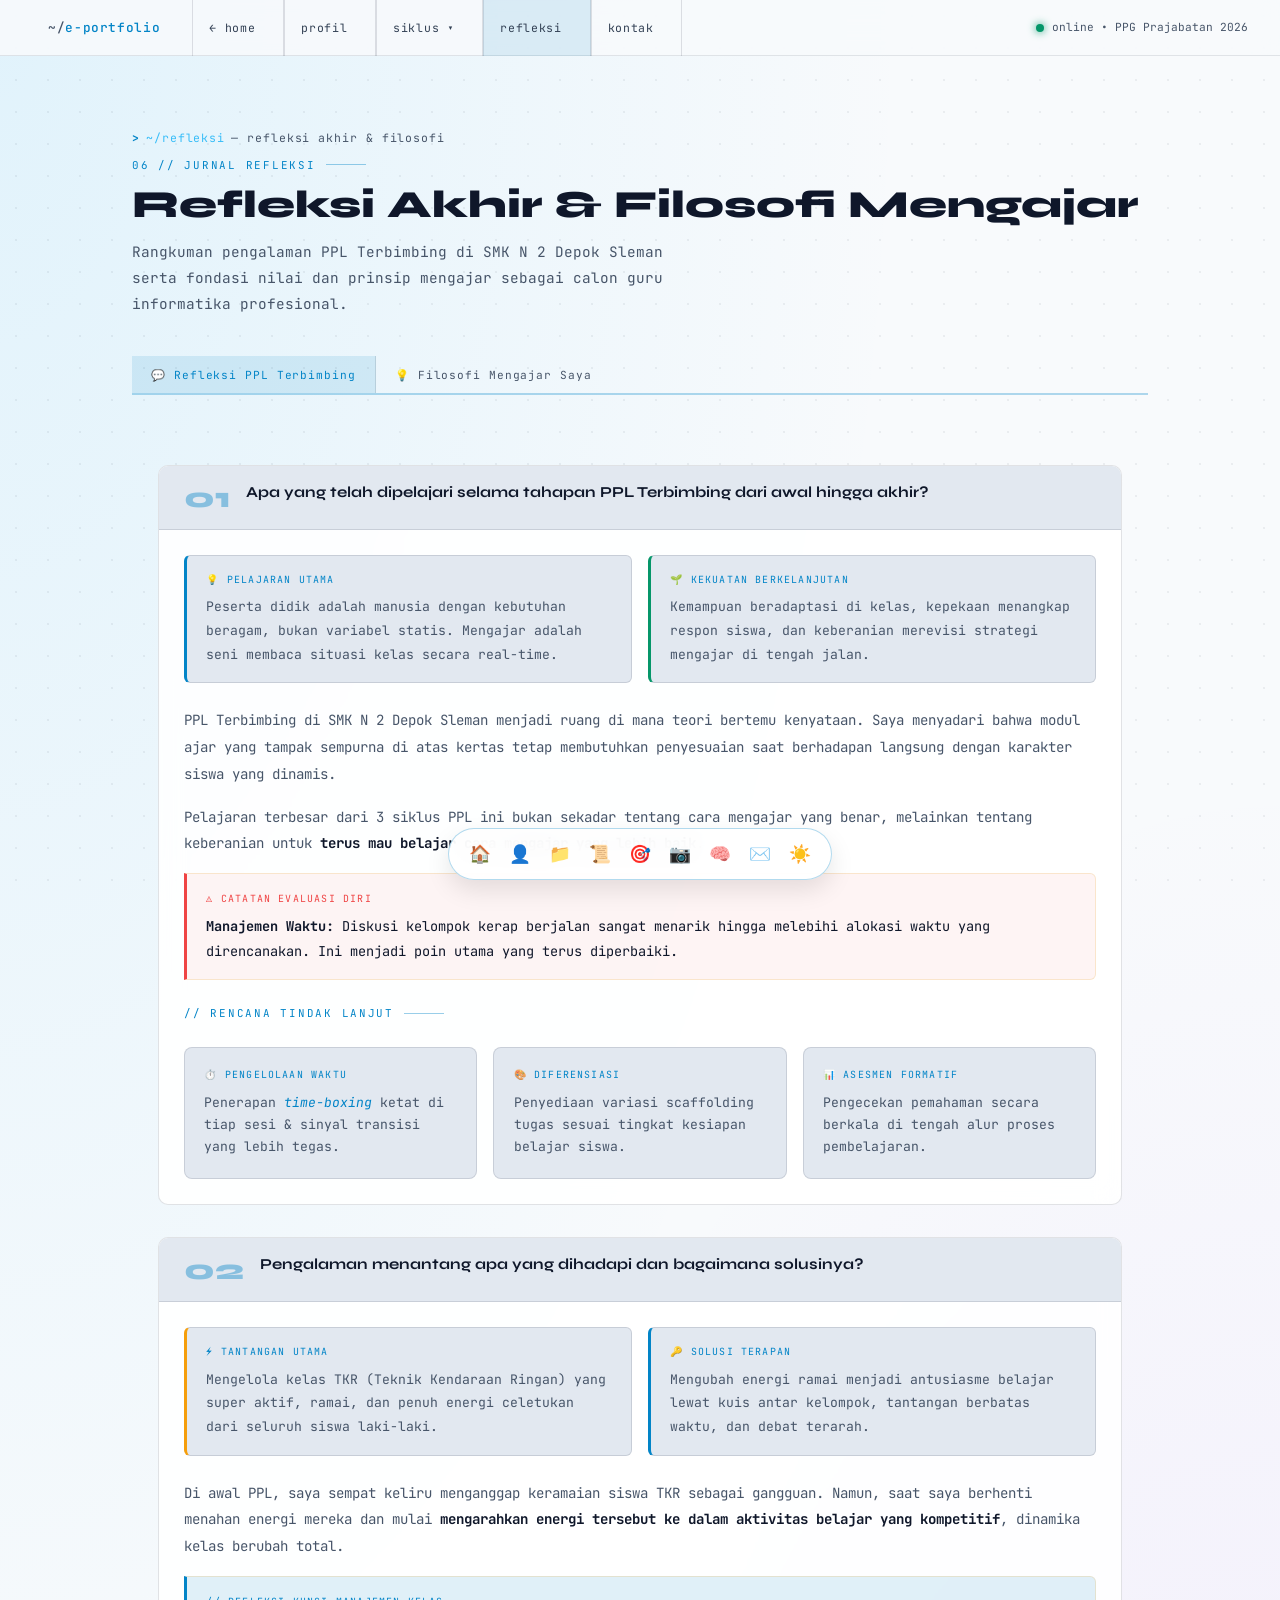
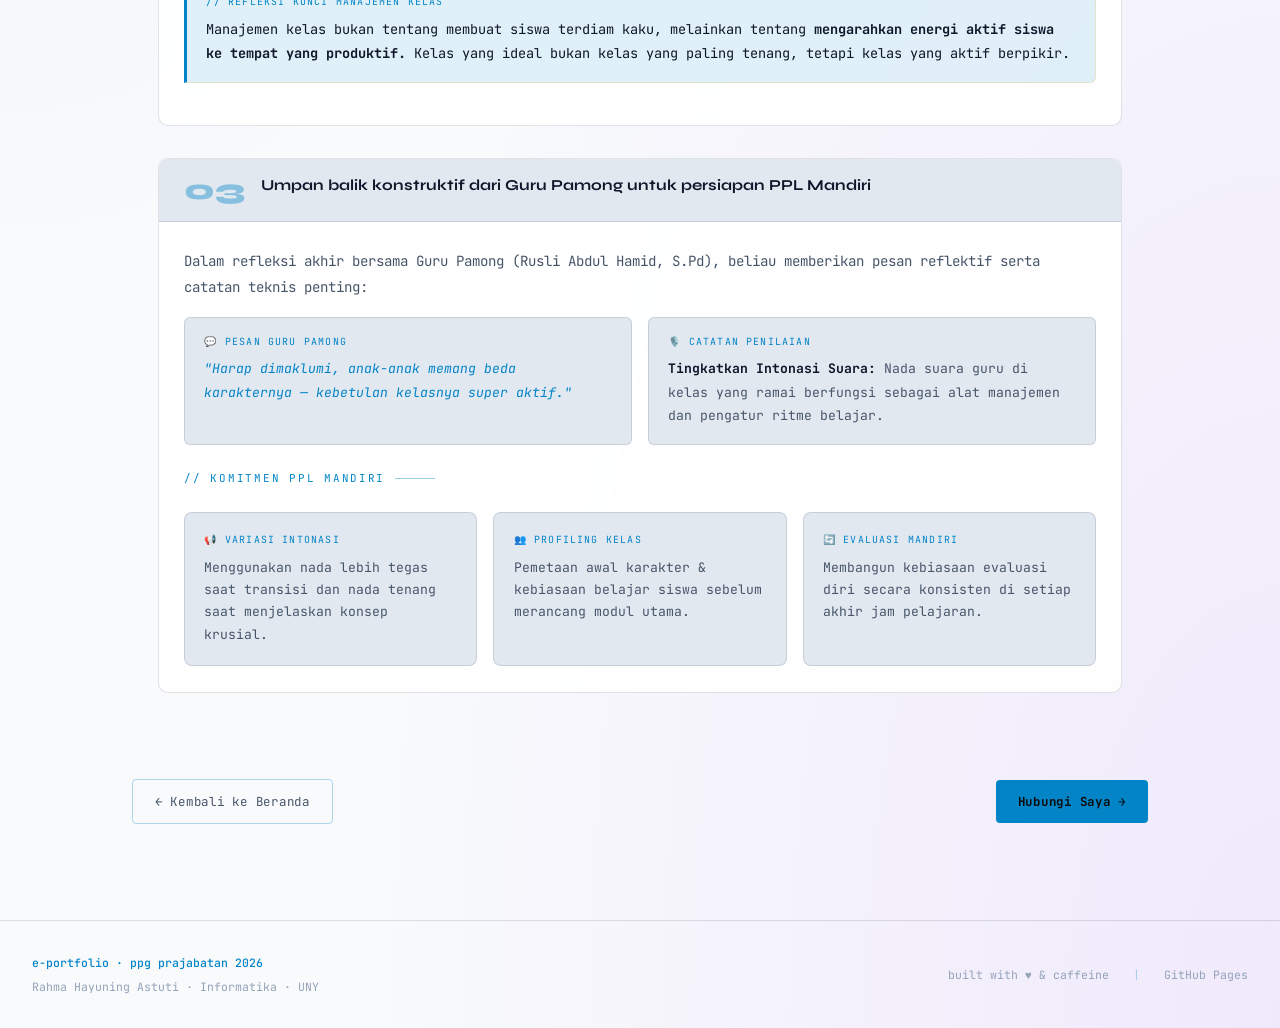
==== commit 6ef7655a: "update" ====
--- a/refleksi.html
+++ b/refleksi.html
@@ -3,17 +3,20 @@
 <head>
 <meta charset="UTF-8">
 <meta name="viewport" content="width=device-width, initial-scale=1.0">
-<title>Refleksi Akhir</title>
+<title>Refleksi Akhir & Filosofi Mengajar — Rahma Hayuning Astuti</title>
 <link rel="stylesheet" href="shared.css">
 </head>
 <body data-page="refleksi">
+
+<!-- GARIS PROGRESS SCROLL -->
+<div class="scroll-progress" id="scroll-progress"></div>
 <div class="grid-bg"></div>
 
+<!-- NAVBAR -->
 <nav>
   <div class="nav-logo">
     <span class="path">~/</span>e-portfolio
   </div>
-<!-- 🔹 HAMBURGER -->
   <div class="menu-toggle" id="menu-toggle">☰</div>
 
   <ul class="nav-links">
@@ -27,13 +30,13 @@
         <a href="siklus1.html"><span class="dd-num">01</span> Siklus 1</a>
         <a href="siklus2.html"><span class="dd-num">02</span> Siklus 2</a>
         <a href="siklus3.html"><span class="dd-num">03</span> Siklus 3</a>
-        <a href="siklus4.html"><span class="dd-num">04</span> Siklus 4</a>
       </div>
     </li>
 
     <li><a href="refleksi.html" class="active">refleksi</a></li>
     <li><a href="index.html#kontak">kontak</a></li>
   </ul>
+
   <div class="nav-status">
     <div class="status-dot"></div>
     <span class="status-full">online • PPG Prajabatan 2026</span>
@@ -43,166 +46,184 @@
 
 <div class="page-wrap">
 
-<!-- HERO -->
-<div style="background:var(--bg);padding:8rem 2rem 4rem;max-width:1080px;margin:0 auto;">
-  <div style="display:inline-flex;align-items:center;gap:8px;font-size:0.7rem;color:var(--muted);border:1px solid var(--border2);padding:5px 14px;border-radius:3px;margin-bottom:1.5rem;letter-spacing:0.1em;"><span style="color:var(--amber)">#</span>refleksi · ppl terbimbing</div>
-  <h1 style="font-family:var(--sans);font-size:clamp(2rem,4vw,3rem);font-weight:800;line-height:1.1;margin-bottom:0.8rem;">
-    <span style="color:var(--amber);">Refleksi Akhir</span> —<br> Filosofi Mengajar
-  </h1>
-  <p style="color:var(--muted);font-size:0.9rem;max-width:560px;line-height:1.8;margin-bottom:2rem;">
-      Refleksi akhir PPL Terbimbing sebagai fondasi prinsip, keyakinan, dan nilai yang mendasari perjalanan menjadi guru informatika profesional — Rahma Hayuning Astuti, PPG Prajabatan 2026.
-  </p>
-  <div style="display:flex;gap:12px;flex-wrap:wrap;">
-    <a href="#refleksi" class="btn-ghost">baca refleksi →</a>
-    <a href="#filosofi" class="btn-primary">filosofi mengajar</a>
-  </div>
-</div>
-
-<!-- ═══════════════════════════════════ REFLEKSI AKHIR PPL -->
-<section id="refleksi" class="reveal">
-  <div class="prompt"><span class="prompt-path">~/refleksi</span> — akhir ppl terbimbing</div>
-  <div class="sec-label">01 // refleksi akhir ppl terbimbing</div>
-  <h2>Apa yang Saya Pelajari</h2>
-  <p class="lead">Tiga pertanyaan reflektif yang merangkum perjalanan dari awal hingga akhir PPL Terbimbing di SMK N 2 Depok Sleman.</p>
-
-  <div class="refleksi-pertanyaan">
-
-    <!-- PERTANYAAN 1 -->
-    <div class="rp-card reveal">
-      <div class="rp-card-header">
-        <div class="rp-num">01</div>
-        <div class="rp-question">Apa yang telah saya pelajari sebagai peserta PPG calon guru selama tahapan PPL Terbimbing dari awal hingga akhir?</div>
-      </div>
-      <div class="rp-card-body">
-        <p>PPL Terbimbing adalah ruang di mana teori bertemu kenyataan — dan tidak selalu dengan cara yang saya bayangkan. Saat pertama kali masuk kelas, saya membawa rancangan pembelajaran yang tampak sempurna di atas kertas: alur yang runtut, kegiatan yang terstruktur, dan tujuan yang terukur. Namun kenyataan kelas mengajarkan hal yang tidak bisa dipelajari dari buku mana pun: bahwa <strong>peserta didik adalah manusia, bukan variabel.</strong></p>
-
-        <p>Dari tiga siklus PPL Terbimbing di SMK N 2 Depok Sleman, saya belajar bahwa mengajar adalah proses <strong>membaca situasi secara real-time</strong> — menangkap sinyal kebingungan sebelum siswa mengangkat tangan, menyesuaikan kecepatan penjelasan saat melihat ekspresi wajah yang kosong, dan menemukan cara lain ketika cara pertama tidak bekerja. Ini adalah keterampilan yang tidak datang sekaligus, melainkan tumbuh sedikit demi sedikit di setiap pertemuan.</p>
-
-        <p>Saya juga belajar bahwa <em>persiapan yang baik bukan jaminan, melainkan fondasi.</em> Modul ajar yang sudah direvisi tiga kali tetap bisa terasa kurang saat berhadapan langsung dengan siswa yang datang dengan latar belakang berbeda, semangat yang fluktuatif, dan kebutuhan yang beragam. Pelajaran terbesar dari PPL ini bukan tentang bagaimana mengajar yang benar — tetapi tentang bagaimana <strong>terus mau belajar cara mengajar yang lebih baik.</strong></p>
-
-        <div class="rp-highlight">
-          <div class="rp-highlight-label">// kekuatan yang berkembang</div>
-          Kemampuan beradaptasi di kelas, kepekaan terhadap kebutuhan siswa, dan keberanian untuk merevisi pendekatan di tengah jalan — ini yang paling saya rasakan tumbuh selama tiga siklus PPL Terbimbing.
-        </div>
-
-        <div class="rp-highlight" style="border-left-color:var(--teal);background:rgba(58,184,160,0.06);border-color:rgba(58,184,160,0.2);">
-          <div class="rp-highlight-label" style="color:var(--teal);">// kelemahan yang disadari</div>
-          Manajemen waktu dalam pembelajaran masih menjadi tantangan — terkadang diskusi berkembang menarik namun melampaui alokasi yang direncanakan. Ini menjadi catatan untuk terus diperbaiki.
-        </div>
-
-        <div style="margin-top:1.2rem;">
-          <div style="font-size:0.66rem;color:var(--amber);letter-spacing:0.12em;text-transform:uppercase;margin-bottom:0.8rem;">// rencana tindak lanjut</div>
+<!-- HERO SECTION -->
+<section style="padding-top: 8rem; padding-bottom: 3rem;">
+  <div class="prompt"><span class="prompt-path">~/refleksi</span> — refleksi akhir & filosofi</div>
+  <div class="sec-label">06 // jurnal refleksi</div>
+  <h2>Refleksi Akhir & Filosofi Mengajar</h2>
+  <p class="lead">Rangkuman pengalaman PPL Terbimbing di SMK N 2 Depok Sleman serta fondasi nilai dan prinsip mengajar sebagai calon guru informatika profesional.</p>
+
+  <!-- NAVIGATION TABS UNTUK MEMECAH TULISAN BANYAK -->
+  <div class="analisis-tabs" style="margin-top: 2rem; border-bottom: 2px solid var(--border2);">
+    <button class="atab active" data-tab="refleksi-ppl" onclick="switchRefleksiTab('refleksi-ppl', this)">
+      💬 Refleksi PPL Terbimbing
+    </button>
+    <button class="atab" data-tab="filosofi-mengajar" onclick="switchRefleksiTab('filosofi-mengajar', this)">
+      💡 Filosofi Mengajar Saya
+    </button>
+  </div>
+</section>
+
+<div class="main-content-container" style="max-width: 1080px; margin: 0 auto; padding: 0 2rem 6rem;">
+
+  <!-- ================= TAB 1: REFLEKSI PPL TERBIMBING ================= -->
+  <div id="tab-refleksi-ppl" class="analisis-panel active">
+
+    <div class="refleksi-pertanyaan">
+
+      <!-- PERTANYAAN 1 -->
+      <div class="rp-card reveal">
+        <div class="rp-card-header">
+          <div class="rp-num">01</div>
+          <div class="rp-question">Apa yang telah dipelajari selama tahapan PPL Terbimbing dari awal hingga akhir?</div>
+        </div>
+        <div class="rp-card-body">
+
+          <!-- RINGKASAN CEPAT (TL;DR) -->
+          <div class="analisis-grid" style="margin-bottom: 1.5rem;">
+            <div class="analisis-card" style="border-left: 3px solid var(--amber);">
+              <div class="analisis-card-label">💡 Pelajaran Utama</div>
+              <div class="analisis-card-text">Peserta didik adalah manusia dengan kebutuhan beragam, bukan variabel statis. Mengajar adalah seni membaca situasi kelas secara real-time.</div>
+            </div>
+            <div class="analisis-card" style="border-left: 3px solid var(--teal);">
+              <div class="analisis-card-label">🌱 Kekuatan Berkelanjutan</div>
+              <div class="analisis-card-text">Kemampuan beradaptasi di kelas, kepekaan menangkap respon siswa, dan keberanian merevisi strategi mengajar di tengah jalan.</div>
+            </div>
+          </div>
+
+          <p>PPL Terbimbing di SMK N 2 Depok Sleman menjadi ruang di mana teori bertemu kenyataan. Saya menyadari bahwa modul ajar yang tampak sempurna di atas kertas tetap membutuhkan penyesuaian saat berhadapan langsung dengan karakter siswa yang dinamis.</p>
+
+          <p>Pelajaran terbesar dari 3 siklus PPL ini bukan sekadar tentang cara mengajar yang benar, melainkan tentang keberanian untuk <strong>terus mau belajar cara mengajar yang lebih baik</strong>.</p>
+
+          <div class="rp-highlight" style="border-left-color: #ef4444; background: rgba(239, 68, 68, 0.06);">
+            <div class="rp-highlight-label" style="color: #ef4444;">⚠️ Catatan Evaluasi Diri</div>
+            <strong>Manajemen Waktu:</strong> Diskusi kelompok kerap berjalan sangat menarik hingga melebihi alokasi waktu yang direncanakan. Ini menjadi poin utama yang terus diperbaiki.
+          </div>
+
+          <!-- RENCANA TINDAK LANJUT -->
+          <div style="margin-top: 1.5rem;">
+            <div class="sec-label">// Rencana Tindak Lanjut</div>
+            <div class="rtl-grid-r">
+              <div class="rtl-card-r">
+                <div class="rtl-card-label">⏱️ Pengelolaan Waktu</div>
+                <div class="rtl-card-text">Penerapan <em>time-boxing</em> ketat di tiap sesi & sinyal transisi yang lebih tegas.</div>
+              </div>
+              <div class="rtl-card-r">
+                <div class="rtl-card-label">🎨 Diferensiasi</div>
+                <div class="rtl-card-text">Penyediaan variasi scaffolding tugas sesuai tingkat kesiapan belajar siswa.</div>
+              </div>
+              <div class="rtl-card-r">
+                <div class="rtl-card-label">📊 Asesmen Formatif</div>
+                <div class="rtl-card-text">Pengecekan pemahaman secara berkala di tengah alur proses pembelajaran.</div>
+              </div>
+            </div>
+          </div>
+
+        </div>
+      </div>
+
+      <!-- PERTANYAAN 2 -->
+      <div class="rp-card reveal">
+        <div class="rp-card-header">
+          <div class="rp-num">02</div>
+          <div class="rp-question">Pengalaman menantang apa yang dihadapi dan bagaimana solusinya?</div>
+        </div>
+        <div class="rp-card-body">
+
+          <!-- RINGKASAN CEPAT -->
+          <div class="analisis-grid" style="margin-bottom: 1.5rem;">
+            <div class="analisis-card" style="border-left: 3px solid #f59e0b;">
+              <div class="analisis-card-label">⚡ Tantangan Utama</div>
+              <div class="analisis-card-text">Mengelola kelas TKR (Teknik Kendaraan Ringan) yang super aktif, ramai, dan penuh energi celetukan dari seluruh siswa laki-laki.</div>
+            </div>
+            <div class="analisis-card" style="border-left: 3px solid var(--amber);">
+              <div class="analisis-card-label">🔑 Solusi Terapan</div>
+              <div class="analisis-card-text">Mengubah energi ramai menjadi antusiasme belajar lewat kuis antar kelompok, tantangan berbatas waktu, dan debat terarah.</div>
+            </div>
+          </div>
+
+          <p>Di awal PPL, saya sempat keliru menganggap keramaian siswa TKR sebagai gangguan. Namun, saat saya berhenti menahan energi mereka dan mulai <strong>mengarahkan energi tersebut ke dalam aktivitas belajar yang kompetitif</strong>, dinamika kelas berubah total.</p>
+
+          <div class="rp-highlight">
+            <div class="rp-highlight-label">// Refleksi Kunci Manajemen Kelas</div>
+            Manajemen kelas bukan tentang membuat siswa terdiam kaku, melainkan tentang <strong>mengarahkan energi aktif siswa ke tempat yang produktif.</strong> Kelas yang ideal bukan kelas yang paling tenang, tetapi kelas yang aktif berpikir.
+          </div>
+
+        </div>
+      </div>
+
+      <!-- PERTANYAAN 3 -->
+      <div class="rp-card reveal">
+        <div class="rp-card-header">
+          <div class="rp-num">03</div>
+          <div class="rp-question">Umpan balik konstruktif dari Guru Pamong untuk persiapan PPL Mandiri</div>
+        </div>
+        <div class="rp-card-body">
+
+          <p>Dalam refleksi akhir bersama Guru Pamong (Rusli Abdul Hamid, S.Pd), beliau memberikan pesan reflektif serta catatan teknis penting:</p>
+
+          <div class="analisis-grid" style="margin-bottom: 1.5rem;">
+            <div class="analisis-card">
+              <div class="analisis-card-label">💬 Pesan Guru Pamong</div>
+              <div class="analisis-card-text"><em>"Harap dimaklumi, anak-anak memang beda karakternya — kebetulan kelasnya super aktif."</em></div>
+            </div>
+            <div class="analisis-card">
+              <div class="analisis-card-label">🎙️ Catatan Penilaian</div>
+              <div class="analisis-card-text"><strong>Tingkatkan Intonasi Suara:</strong> Nada suara guru di kelas yang ramai berfungsi sebagai alat manajemen dan pengatur ritme belajar.</div>
+            </div>
+          </div>
+
+          <div class="sec-label">// Komitmen PPL Mandiri</div>
           <div class="rtl-grid-r">
             <div class="rtl-card-r">
-              <div class="rtl-card-label">Pengelolaan Waktu</div>
-              <div class="rtl-card-text">Membuat time-boxing yang lebih ketat untuk tiap fase pembelajaran dan berlatih memberi sinyal transisi yang lebih tegas kepada siswa.</div>
+              <div class="rtl-card-label">📢 Variasi Intonasi</div>
+              <div class="rtl-card-text">Menggunakan nada lebih tegas saat transisi dan nada tenang saat menjelaskan konsep krusial.</div>
             </div>
             <div class="rtl-card-r">
-              <div class="rtl-card-label">Diferensiasi Pembelajaran</div>
-              <div class="rtl-card-text">Merancang variasi tugas dan scaffolding yang lebih terdiferensiasi agar siswa dengan kemampuan berbeda tetap terlayani secara optimal.</div>
+              <div class="rtl-card-label">👥 Profiling Kelas</div>
+              <div class="rtl-card-text">Pemetaan awal karakter & kebiasaan belajar siswa sebelum merancang modul utama.</div>
             </div>
             <div class="rtl-card-r">
-              <div class="rtl-card-label">Asesmen Berkelanjutan</div>
-              <div class="rtl-card-text">Mengintegrasikan asesmen formatif yang lebih sistematis — tidak hanya di akhir, tetapi di tengah proses pembelajaran berlangsung.</div>
-            </div>
-          </div>
-        </div>
-      </div>
+              <div class="rtl-card-label">🔄 Evaluasi Mandiri</div>
+              <div class="rtl-card-text">Membangun kebiasaan evaluasi diri secara konsisten di setiap akhir jam pelajaran.</div>
+            </div>
+          </div>
+
+        </div>
+      </div>
+
     </div>
-
-    <!-- PERTANYAAN 2 -->
-    <div class="rp-card reveal">
-      <div class="rp-card-header">
-        <div class="rp-num">02</div>
-        <div class="rp-question">Apakah terdapat pengalaman yang menantang dan bagaimana solusi dari permasalahan tersebut?</div>
-      </div>
-      <div class="rp-card-body">
-        <p>Tantangan terbesar saya justru kebalikan dari yang sering dibayangkan calon guru: bukan kelas yang sunyi dan tidak responsif, melainkan kelas yang <strong>sangat hidup — bahkan terlalu hidup.</strong> Mengajar di kelas TKR yang seluruhnya terdiri dari siswa laki-laki adalah pengalaman yang tidak pernah saya bayangkan sebelumnya. Energi di ruangan itu terasa nyata sejak hari pertama — ramai, penuh celetukan, dan tidak pernah benar-benar diam.</p>
-
-        <p>Di awal, saya sempat salah membaca situasi ini sebagai gangguan. Saya berusaha menenangkan kelas agar bisa mengikuti alur pembelajaran yang sudah saya rancang — dan justru di situlah friksi terjadi. Kelas makin riuh ketika saya mencoba menahan energi mereka, bukan mengarahkannya. Titik baliknya datang ketika saya berhenti melawan dinamika kelas dan mulai <strong>memanfaatkan energi itu sebagai bahan bakar pembelajaran.</strong></p>
+  </div>
+
+
+  <!-- ================= TAB 2: FILOSOFI MENGAJAR SAYA ================= -->
+  <div id="tab-filosofi-mengajar" class="analisis-panel">
+
+    <div class="filosofi-block">
+
+      <!-- PRINSIP 1 -->
+      <div class="filosofi-para reveal" data-num="01">
+        <div class="filosofi-label">// PRINSIP 1 — MENGAJAR ADALAH MENDENGAR</div>
+        <p>Pengajaran yang efektif dimulai dari memberi ruang bagi siswa untuk menyampaikan pemikirannya. Ketika guru lebih banyak mendengar, pertanyaan dan kebingungan siswa menjadi data berharga untuk mengarahkan pembelajaran.</p>
 
         <div class="rp-highlight">
-          <div class="rp-highlight-label">// solusi yang diterapkan</div>
-          Saya mengubah struktur pembelajaran menjadi lebih kompetitif dan berbasis tantangan — kuis antar kelompok, sesi problem-solving dengan timer, dan pertanyaan terbuka yang memancing debat sehat. Keramaian yang tadinya terasa mengganggu berubah menjadi antusiasme yang produktif. Saya belajar bahwa <strong>manajemen kelas bukan tentang membuat siswa diam, melainkan tentang mengarahkan energi mereka ke tempat yang tepat.</strong>
-        </div>
-
-        <p>Hal menarik yang saya temukan: siswa TKR yang terlihat paling ramai justru seringkali yang paling cepat memahami konsep — mereka hanya butuh cara penyampaian yang sesuai dengan cara mereka memproses informasi. <em>Keaktifan mereka bukan hambatan, melainkan sinyal bahwa mereka terlibat.</em> Ini mengubah cara pandang saya tentang "kelas yang ideal" secara fundamental — kelas yang baik bukan kelas yang tenang, tetapi kelas yang berpikir.</p>
-
-        <p>Tantangan lain yang menyertainya adalah <strong>menjaga fokus di tengah dinamika yang tinggi</strong> — memastikan energi yang ada benar-benar digunakan untuk belajar, bukan sekadar gaduh. Solusinya adalah membangun kesepakatan kelas di awal yang dibuat bersama siswa, sehingga mereka merasa memiliki aturan tersebut, bukan sekadar patuh pada aturan yang datang dari luar.</p>
-      </div>
-    </div>
-
-    <!-- PERTANYAAN 3 -->
-    <div class="rp-card reveal">
-      <div class="rp-card-header">
-        <div class="rp-num">03</div>
-        <div class="rp-question">Apa umpan balik atau saran konstruktif yang diberikan dalam diskusi refleksi akhir sebagai bentuk perbaikan menuju PPL Mandiri?</div>
-      </div>
-      <div class="rp-card-body">
-        <p>Diskusi refleksi akhir bersama Guru Pamong, Rusli Abdul Hamid, S.Pd, berlangsung dengan hangat dan jujur. Komentar beliau singkat namun justru membekas: <strong>"Harap dimaklumi, anak-anak memang beda karakternya — kebetulan kelasnya super aktif."</strong> Sederhana, tapi bagi saya kalimat itu membawa pesan yang dalam: bahwa tantangan yang saya hadapi bukan kegagalan manajemen kelas, melainkan bagian normal dari realitas mengajar yang harus diterima dan diadaptasi.</p>
-
-        <p>Selain itu, dalam lembar penilaian praktik mengajar, Guru Pamong memberikan satu catatan spesifik yang langsung saya catat: <strong>tingkatkan intonasi dan nada suara.</strong> Umpan balik yang terkesan teknis ini ternyata menyentuh sesuatu yang lebih dalam — di kelas yang ramai, suara guru bukan hanya alat komunikasi, melainkan juga alat manajemen. Intonasi yang datar di tengah kelas TKR yang energik sama artinya dengan kehilangan kendali atas ritme pembelajaran.</p>
+          <strong>Landasan Teori:</strong> Konstruktivisme Sosial (Vygotsky) — Pengetahuan dibangun melalui interaksi sosial, dialog, dan ZPD (Zone of Proximal Development).
+        </div>
+        <div>
+          <span class="teori-tag">Vygotsky — ZPD</span>
+          <span class="teori-tag">Konstruktivisme Sosial</span>
+          <span class="teori-tag">Active Listening</span>
+        </div>
+      </div>
+
+      <!-- PRINSIP 2 -->
+      <div class="filosofi-para reveal" data-num="02">
+        <div class="filosofi-label">// PRINSIP 2 — KOMPLEKSITAS DENGAN CARA SEDERHANA</div>
+        <p>Terinspirasi dari Andrej Karpathy dan Andrew Ng, pemahaman sejati diuji dari kemampuan menjelaskan hal yang rumit menjadi mudah dipahami tanpa mengurangi esensi ilmunya.</p>
 
         <div class="rp-highlight">
-          <div class="rp-highlight-label">// refleksi atas umpan balik</div>
-          Dua umpan balik yang tampaknya sederhana itu justru membuka kesadaran baru: bahwa <strong>adaptasi terhadap karakter siswa</strong> dan <strong>penguasaan komunikasi verbal</strong> adalah dua kompetensi yang tidak bisa diabaikan — dan keduanya hanya bisa berkembang melalui jam terbang yang konsisten, bukan sekadar teori.
-        </div>
-
-        <p>Meski umpan balik yang diterima tidak panjang, saya justru menjadikannya titik refleksi yang lebih luas. Saya bertanya pada diri sendiri: <em>apa lagi yang perlu saya perbaiki yang mungkin tidak terlihat dari luar?</em> Dari situ saya menyusun sendiri daftar pengembangan yang ingin saya bawa ke PPL Mandiri.</p>
-
-        <div style="margin-top:1.5rem;">
-          <div style="font-size:0.66rem;color:var(--amber);letter-spacing:0.12em;text-transform:uppercase;margin-bottom:0.8rem;">// komitmen untuk ppl mandiri</div>
-          <div class="rtl-grid-r">
-            <div class="rtl-card-r">
-              <div class="rtl-card-label">Intonasi &amp; Nada Suara</div>
-              <div class="rtl-card-text">Berlatih variasi intonasi secara sadar — nada lebih tegas saat transisi antar fase, lebih rendah saat menjelaskan konsep penting agar siswa otomatis fokus.</div>
-            </div>
-            <div class="rtl-card-r">
-              <div class="rtl-card-label">Adaptasi Karakter Kelas</div>
-              <div class="rtl-card-text">Merancang "profil kelas" di awal PPL Mandiri — memahami dinamika dan karakter siswa sebelum masuk ke rancangan pembelajaran utama.</div>
-            </div>
-            <div class="rtl-card-r">
-              <div class="rtl-card-label">Refleksi Mandiri</div>
-              <div class="rtl-card-text">Tidak menunggu umpan balik dari luar untuk berkembang — membangun kebiasaan evaluasi diri yang sistematis setelah setiap sesi mengajar.</div>
-            </div>
-            <div class="rtl-card-r">
-              <div class="rtl-card-label">Energi Kelas sebagai Aset</div>
-              <div class="rtl-card-text">Melihat keaktifan siswa bukan sebagai tantangan yang harus dipadamkan, melainkan sebagai energi yang perlu diarahkan menjadi produktif.</div>
-            </div>
-          </div>
-        </div>
-      </div>
-    </div>
-
-  </div>
-</section>
-
-<!-- ═══════════════════════════════════ FILOSOFI MENGAJAR -->
-<section id="filosofi" class="reveal" style="background:var(--bg2);max-width:100%;padding:6rem 2rem;">
-  <div style="max-width:1080px;margin:0 auto;">
-    <div class="prompt"><span class="prompt-path">~/filosofi</span> — prinsip &amp; nilai mengajar</div>
-    <div class="sec-label">02 // filosofi mengajar</div>
-    <h2>Filosofi Mengajar Saya</h2>
-    <p class="lead">Prinsip, keyakinan, dan nilai yang mendasari praktik pengajaran — ideologi yang akan terus berkembang sepanjang perjalanan menjadi guru profesional.</p>
-
-    <div class="filosofi-block">
-
-      <div class="filosofi-para reveal" data-num="01">
-        <div class="filosofi-label">// prinsip pertama — mengajar adalah mendengar</div>
-        <p>Saya percaya bahwa pengajaran yang efektif dimulai bukan dari berbicara, melainkan dari <strong>mendengar</strong> — mendengar apa yang sudah dipahami siswa, apa yang membingungkan mereka, dan apa yang sesungguhnya mereka butuhkan. Filosofi ini tumbuh dari pengalaman nyata di kelas: ketika saya lebih banyak berbicara daripada mendengar, pembelajaran menjadi pertunjukan satu arah. Ketika saya memberi ruang bagi siswa untuk mengekspresikan pemikiran mereka — bahkan yang salah sekalipun — itulah saat pembelajaran benar-benar terjadi.</p>
-        <p>Pandangan ini sejalan dengan teori konstruktivisme sosial <strong>Vygotsky</strong>, yang menekankan bahwa pengetahuan dibangun melalui interaksi sosial dan dialog. Dalam konteks kelas informatika, ini berarti pertanyaan siswa bukan gangguan — melainkan data berharga tentang di mana pemahaman mereka berada dan ke mana pembelajaran perlu diarahkan. Guru yang baik, menurut saya, adalah pendengar aktif yang mampu mengubah kebingungan siswa menjadi jembatan menuju pemahaman yang lebih dalam.</p>
-        <div>
-          <span class="teori-tag">Konstruktivisme Sosial</span>
-          <span class="teori-tag">Vygotsky — ZPD</span>
-          <span class="teori-tag">Active Listening</span>
-        </div>
-      </div>
-
-      <div class="filosofi-para reveal" data-num="02">
-        <div class="filosofi-label">// prinsip kedua — kompleksitas layak dijelaskan dengan sederhana</div>
-        <p>Salah satu hal yang paling menginspirasi saya dari tokoh-tokoh seperti Andrej Karpathy dan Andrew Ng bukan seberapa canggih riset mereka — melainkan <strong>kemampuan mereka membuat hal yang sangat rumit menjadi mudah dipahami.</strong> Filosofi ini secara langsung membentuk cara saya merancang pembelajaran: jika saya tidak bisa menjelaskan sebuah konsep dengan cara yang bisa dipahami oleh siswa SMK yang baru pertama kali mendengarnya, berarti saya sendiri belum benar-benar memahaminya.</p>
-        <p>Prinsip ini berkaitan erat dengan apa yang <strong>Richard Feynman</strong> sebut sebagai teknik belajar melalui pengajaran — bahwa pemahaman sejati diuji bukan ketika kita bisa mengerjakan soal, melainkan ketika kita bisa menjelaskannya kepada orang lain. Dalam praktik PPL, saya menerapkan prinsip ini dengan selalu merancang analogi kontekstual untuk setiap konsep abstrak, menghubungkan materi dengan teknologi yang sudah akrab di kehidupan siswa, dan menghindari jargon teknis tanpa penjelasan yang memadai.</p>
-        <p>Saya juga meyakini bahwa <em>kesederhanaan bukan berarti penyederhanaan yang berlebihan.</em> Tujuannya bukan membuat materi terasa mudah secara artifisial, melainkan membangun tangga pemahaman yang kokoh — dari yang konkret menuju yang abstrak, dari yang dikenal menuju yang baru, sesuai dengan prinsip <strong>scaffolding</strong> dalam teori pembelajaran.</p>
+          <strong>Landasan Teori:</strong> Teknik Feynman & Scaffolding — Menyusun tangga pemahaman dari hal konkret menuju konsep abstrak secara terstruktur.
+        </div>
         <div>
           <span class="teori-tag">Feynman Technique</span>
           <span class="teori-tag">Scaffolding</span>
@@ -210,62 +231,99 @@
         </div>
       </div>
 
+      <!-- PRINSIP 3 -->
       <div class="filosofi-para reveal" data-num="03">
-        <div class="filosofi-label">// prinsip ketiga — guru yang baik adalah guru yang terus belajar</div>
-        <p>Perjalanan PPL Terbimbing mengajarkan saya satu kebenaran yang sederhana namun tidak mudah untuk diinternalisasi: <strong>seorang guru tidak pernah benar-benar selesai belajar.</strong> Setiap siklus membawa pelajaran baru, setiap kelas membawa dinamika yang berbeda, dan setiap siswa adalah pengingat bahwa pendekatan yang berhasil kemarin belum tentu berhasil hari ini. Filosofi ini bukan tentang meragukan kemampuan diri sendiri, melainkan tentang memelihara rasa ingin tahu dan kerendahan hati sebagai pendidik.</p>
-        <p>Hal ini sejalan dengan konsep <strong>reflective practice</strong> yang diperkenalkan oleh Donald Schön, yang membedakan antara <em>reflection-in-action</em> (berefleksi saat mengajar) dan <em>reflection-on-action</em> (berefleksi setelah mengajar). Kedua bentuk refleksi ini menjadi kebiasaan yang saya bangun selama PPL — bukan sebagai kewajiban akademik, tetapi sebagai cara untuk terus bertumbuh. Saya percaya guru yang berhenti belajar adalah guru yang mulai berhenti mengajar dengan sepenuh hati.</p>
-        <p>Lebih jauh, saya meyakini bahwa di era yang berubah dengan sangat cepat — terutama di bidang teknologi dan informatika — <strong>guru informatika yang tidak terus memperbarui diri akan ketinggalan oleh siswanya sendiri.</strong> Bukan hal yang perlu ditakuti, melainkan justru sesuatu yang indah: ketika siswa mengajarkan kita hal baru, batas antara guru dan murid menjadi lebih cair, dan ruang belajar menjadi benar-benar dua arah.</p>
+        <div class="filosofi-label">// PRINSIP 3 — GURU SEBAGAI PEMBELAJAR SEPANJANG HAYAT</div>
+        <p>Bidang teknologi dan informatika berkembang sangat cepat. Guru informatika yang tidak memperbarui ilmunya akan tertinggal. Proses mengajar dan belajar adalah dua sisi dari koin yang sama.</p>
+
+        <div class="rp-highlight">
+          <strong>Landasan Teori:</strong> Reflective Practice (Donald Schön) — Melakukan <em>reflection-in-action</em> dan <em>reflection-on-action</em> secara berkelanjutan.
+        </div>
         <div>
-          <span class="teori-tag">Reflective Practice — Schön</span>
+          <span class="teori-tag">Schön — Reflective Practice</span>
           <span class="teori-tag">Lifelong Learning</span>
           <span class="teori-tag">Growth Mindset</span>
         </div>
       </div>
 
+      <!-- PRINSIP 4 -->
       <div class="filosofi-para reveal" data-num="04">
-        <div class="filosofi-label">// prinsip keempat — teknologi adalah alat, bukan tujuan</div>
-        <p>Sebagai calon guru informatika dengan minat di AI dan Machine Learning, ada godaan untuk menjadikan teknologi sebagai pusat dari segalanya. Namun PPL mengajarkan saya bahwa <strong>teknologi hanya bermakna ketika ia melayani manusia</strong> — dalam konteks kelas, melayani proses belajar siswa. Sebuah media pembelajaran yang canggih secara teknis tetapi membingungkan siswa adalah kegagalan desain, bukan keberhasilan inovasi.</p>
-        <p>Filosofi ini membuat saya selalu bertanya sebelum mengintegrasikan teknologi ke dalam pembelajaran: <em>"Apakah ini membantu siswa memahami lebih baik, atau hanya membuat pembelajaran terlihat lebih modern?"</em> Pertanyaan sederhana ini menjadi filter yang berguna. Fei-Fei Li pernah menyatakan bahwa AI yang baik adalah AI yang berpusat pada manusia — dan saya percaya hal yang sama berlaku untuk pendidikan berbasis teknologi: <strong>pembelajaran berbasis teknologi yang baik adalah yang berpusat pada peserta didik.</strong></p>
+        <div class="filosofi-label">// PRINSIP 4 — TEKNOLOGI ADALAH ALAT, BUKAN TUJUAN</div>
+        <p>Teknologi canggih sekalipun hanya bermakna jika dapat melayani kebutuhan belajar siswa. Pengintegrasian teknologi harus berpusat pada pemahaman peserta didik.</p>
+
+        <div class="rp-highlight">
+          <strong>Landasan Teori:</strong> Framework TPACK (Mishra & Koehler) — Harmonisasi antara Technological, Pedagogical, dan Content Knowledge.
+        </div>
         <div>
-          <span class="teori-tag">TPACK — Mishra &amp; Koehler</span>
-          <span class="teori-tag">Human-Centered Design</span>
-          <span class="teori-tag">Technology as Tool</span>
+          <span class="teori-tag">TPACK Framework</span>
+          <span class="teori-tag">Human-Centered Pedagogy</span>
         </div>
       </div>
 
     </div>
 
-    <!-- PENUTUP -->
-    <div class="penutup-quote reveal" style="margin-top:3rem;">
+    <!-- PENUTUP QUOTE -->
+    <div class="penutup-quote reveal" style="margin-top: 3rem;">
       <div class="pq-mark">"</div>
-      <div class="pq-text">Saya tidak memulai perjalanan ini dengan keyakinan bahwa saya akan menjadi guru yang luar biasa. Saya memulainya dengan pertanyaan — apakah saya bisa menjadi guru yang sungguh-sungguh peduli, yang terus belajar, dan yang membuat siswa merasa bahwa belajar informatika adalah sesuatu yang mungkin dan bermakna bagi kehidupan mereka. PPL Terbimbing tidak menjawab pertanyaan itu, tetapi memberikan saya bukti pertama bahwa jawabannya mungkin adalah iya.</div>
-      <div class="pq-src">— Rahma Hayuning Astuti, calon guru informatika · PPG Prajabatan 2026</div>
+      <div class="pq-text">PPL Terbimbing memberi saya bukti awal bahwa menjadi guru yang sungguh-sungguh peduli, mau terus belajar, dan mampu menjadikan informatika hal yang bermakna bagi siswa adalah sesuatu yang sangat mungkin diwujudkan.</div>
+      <div class="pq-src">— Rahma Hayuning Astuti, PPG Prajabatan 2026 UNY</div>
     </div>
 
   </div>
-</section>
-
-<!-- NAVIGASI BAWAH -->
-<section style="padding:3rem 2rem;">
-  <div style="display:flex;justify-content:space-between;align-items:center;flex-wrap:wrap;gap:1rem;">
-    <a href="index.html" class="btn-ghost">← kembali ke beranda</a>
-    <a href="index.html#kontak" class="btn-primary">hubungi saya →</a>
-  </div>
-</section>
-
+
+  <!-- BOTTOM NAV -->
+  <div style="display:flex; justify-content:space-between; align-items:center; margin-top: 3rem; flex-wrap: wrap; gap: 1rem;">
+    <a href="index.html" class="btn-ghost">← Kembali ke Beranda</a>
+    <a href="index.html#kontak" class="btn-primary">Hubungi Saya →</a>
+  </div>
+
+</div>
+
+<!-- FOOTER -->
 <footer>
   <div>
-    <div class="footer-logo">refleksi akhir · ppg prajabatan 2026</div>
+    <div class="footer-logo">e-portfolio · ppg prajabatan 2026</div>
     <div style="margin-top:4px;">Rahma Hayuning Astuti · Informatika · UNY</div>
   </div>
   <div class="footer-r">
     <span>built with ♥ &amp; caffeine</span>
     <span style="color:var(--border2);">|</span>
-    <span>github pages</span>
+    <span>GitHub Pages</span>
   </div>
 </footer>
 
+</div> <!-- END PAGE-WRAP -->
+
+<!-- FLOATING DOCK -->
+<div class="floating-dock">
+  <a href="index.html#home" title="Home">🏠</a>
+  <a href="index.html#profil" title="Profil">👤</a>
+  <a href="index.html#artefak" title="Artefak">📁</a>
+  <a href="index.html#lampiran" title="Lampiran">📜</a>
+  <a href="index.html#model-guru" title="Model Guru">🎯</a>
+  <a href="index.html#dokumentasi" title="Dokumentasi">📷</a>
+  <a href="refleksi.html" title="Refleksi">🧠</a>
+  <a href="index.html#kontak" title="Kontak">✉️</a>
+  <a href="javascript:void(0)" id="theme-toggle" title="Ganti Tema">🌙</a>
 </div>
+
+<div class="toast-msg" id="toast">📋 Email tersalin ke clipboard!</div>
+
+<!-- SCRIPT KHUSUS PENGATUR TAB REFLEKSI -->
 <script src="shared.js"></script>
+<script>
+function switchRefleksiTab(tabId, btn) {
+  // Sembunyikan semua panel
+  document.querySelectorAll('.analisis-panel').forEach(p => p.classList.remove('active'));
+  // Nonaktifkan semua tombol tab
+  document.querySelectorAll('.analisis-tabs .atab').forEach(b => b.classList.remove('active'));
+
+  // Tampilkan panel yang dipilih
+  const target = document.getElementById('tab-' + tabId);
+  if (target) target.classList.add('active');
+  if (btn) btn.classList.add('active');
+}
+</script>
+
 </body>
-</html>
+</html>
